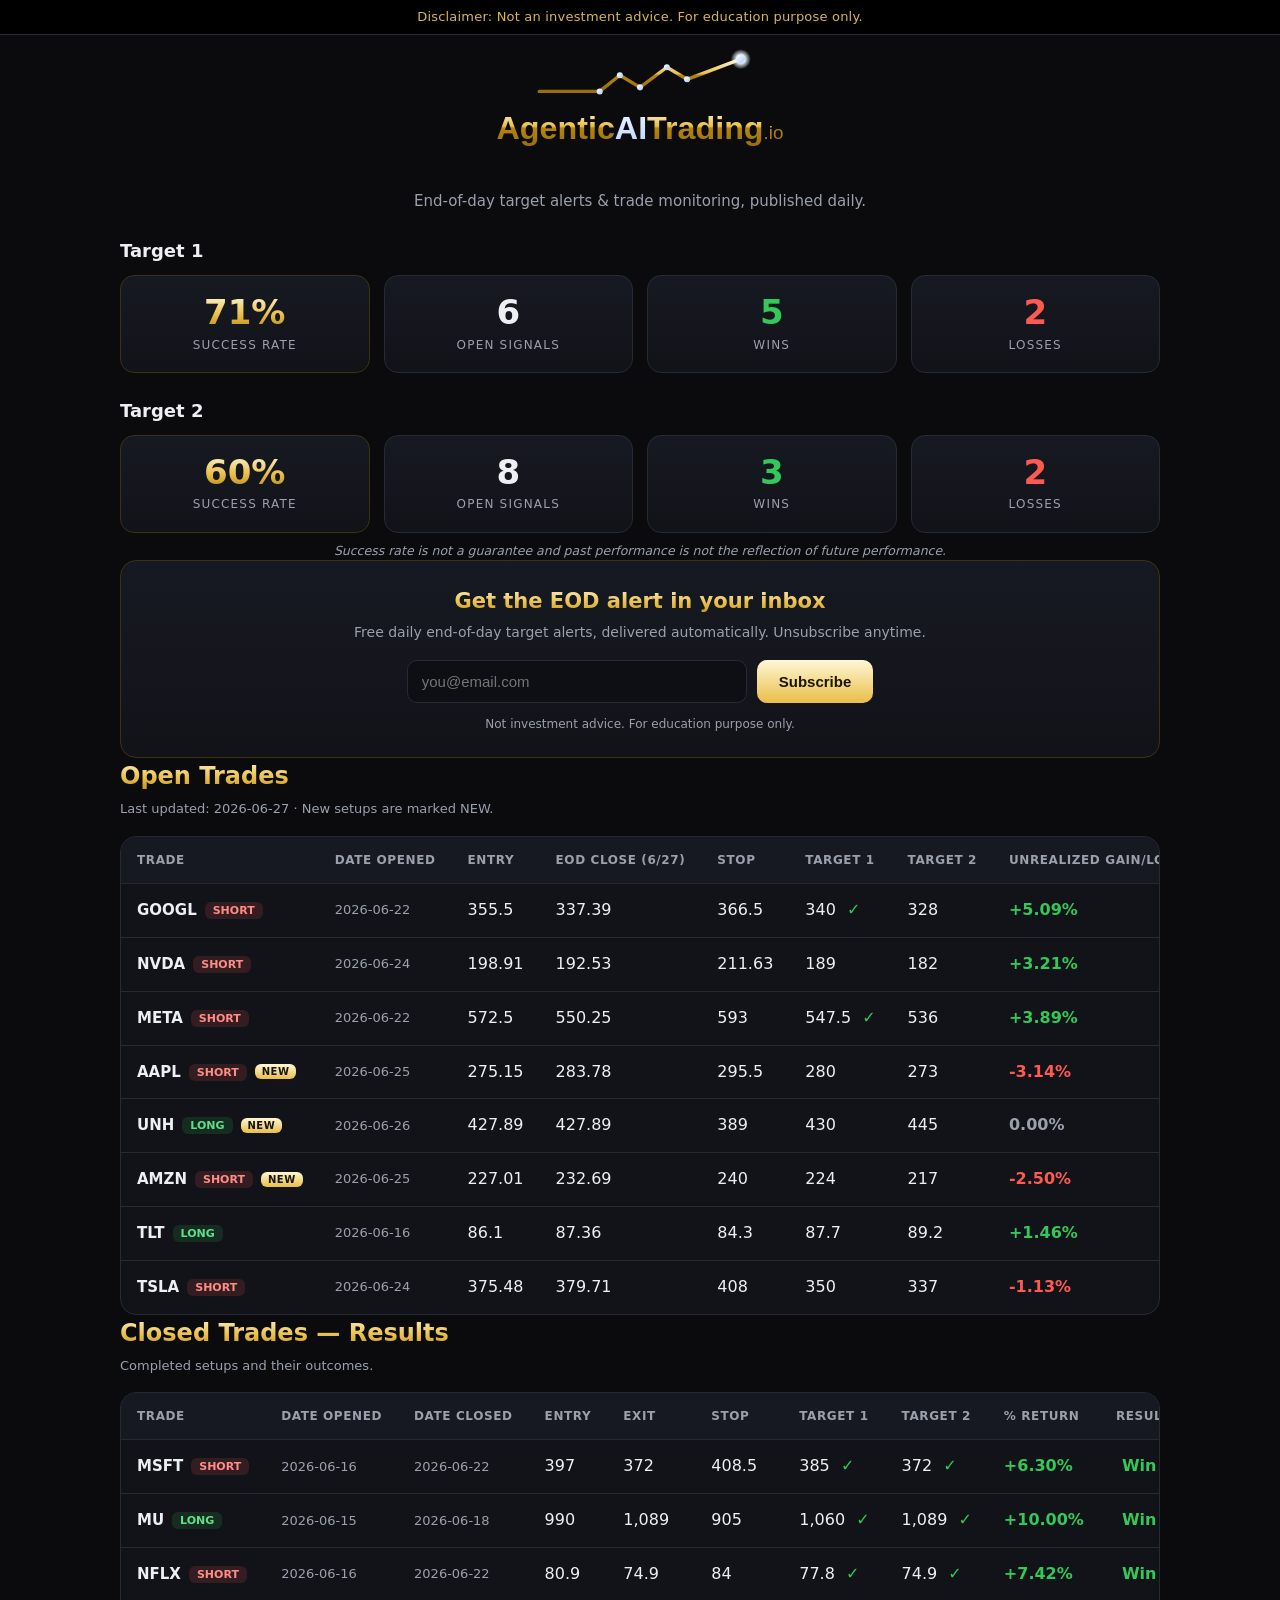
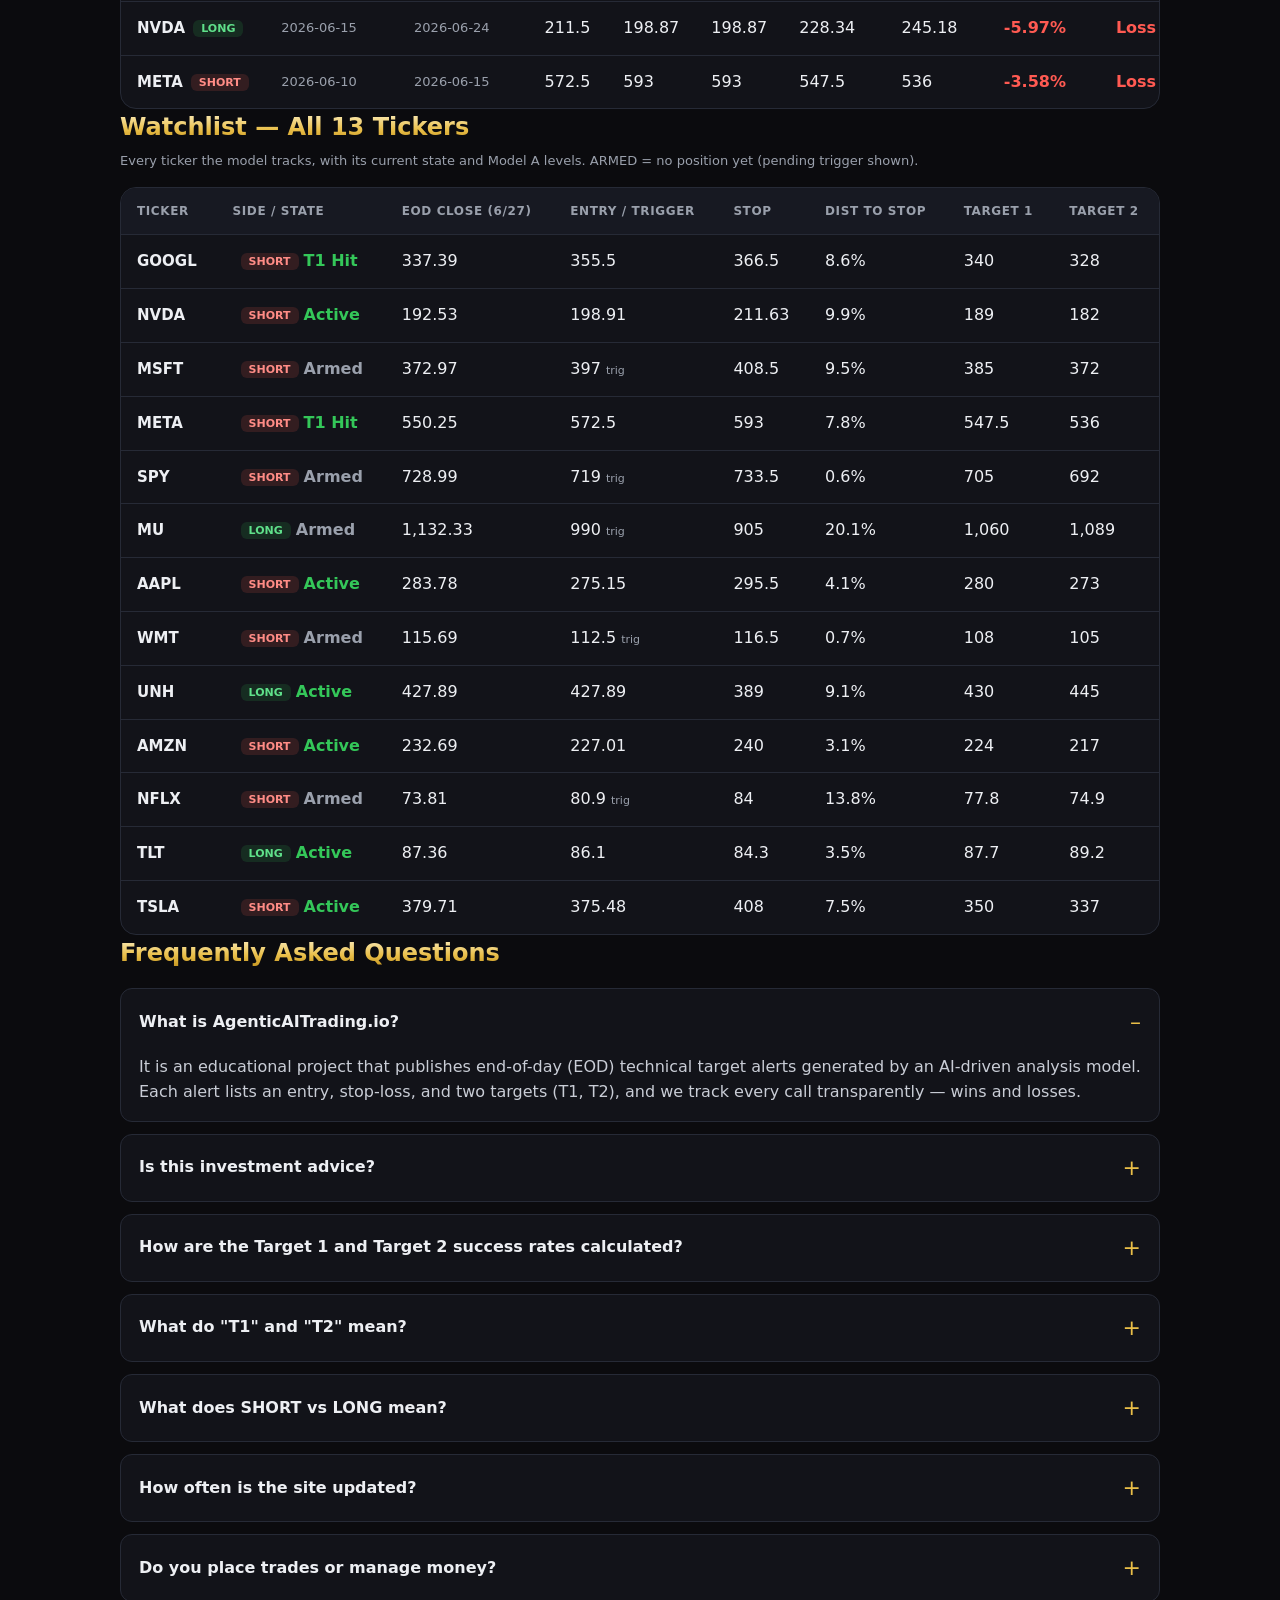
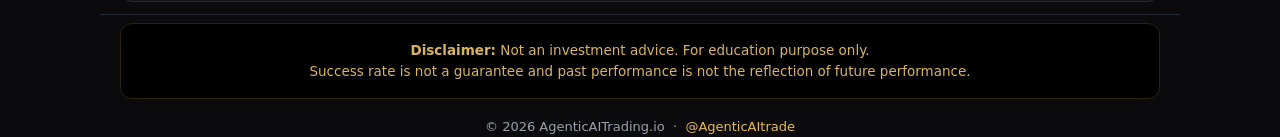
==== index.html @ 047f3d8d "Open trades: rename column to Unrealized Gain/Loss" ====
<!DOCTYPE html>
<html lang="en">
<head>
<meta charset="UTF-8">
<meta name="viewport" content="width=device-width, initial-scale=1.0">
<title>AgenticAITrading.io — EOD Target Alerts &amp; Monitoring</title>
<meta name="description" content="AgenticAITrading.io publishes end-of-day (EOD) target alerts and trade monitoring. For education purposes only. Not investment advice.">
<link rel="icon" href="favicon.svg" type="image/svg+xml">

<!-- ============================================================
     CLOUDFLARE WEB ANALYTICS  (private dashboard — only you see it)
     After you set up Cloudflare Web Analytics, paste your token below
     by replacing YOUR_TOKEN_HERE. Until then this line does nothing.
     ============================================================ -->
<!--
<script defer src="https://static.cloudflareinsights.com/beacon.min.js"
        data-cf-beacon='{"token": "YOUR_TOKEN_HERE"}'></script>
-->

<style>
  :root{
    --bg:#0B0B0E; --panel:#121319; --panel-2:#171922; --line:#262a36;
    --txt:#EDEFF3; --muted:#9AA0AC;
    --gold-1:#FFF7D6; --gold-2:#E9BE48; --gold-3:#B5840F;
    --diamond:#CFE0FF; --green:#34C759; --red:#FF5A52;
  }
  *{box-sizing:border-box;margin:0;padding:0}
  html{scroll-behavior:smooth}
  body{
    font-family:'Segoe UI',system-ui,-apple-system,Arial,sans-serif;
    background:var(--bg); color:var(--txt); line-height:1.55;
    -webkit-font-smoothing:antialiased;
  }
  .wrap{max-width:1080px;margin:0 auto;padding:0 20px}
  a{color:var(--gold-2);text-decoration:none}
  .gold{
    background:linear-gradient(180deg,var(--gold-1),var(--gold-2) 55%,var(--gold-3));
    -webkit-background-clip:text;background-clip:text;color:transparent;
  }

  /* ---------- top disclaimer bar ---------- */
  .topbar{background:#000;border-bottom:1px solid var(--line);
    text-align:center;font-size:13px;color:#D7B65A;padding:7px 12px;letter-spacing:.2px}

  /* ---------- header ---------- */
  header{padding:26px 0 6px;text-align:center}
  header img{max-width:430px;width:78%;height:auto}
  .tagline{color:var(--muted);font-size:15px;margin-top:6px}

  /* ---------- success-rate band ---------- */
  .stats{display:flex;flex-wrap:wrap;gap:14px;justify-content:center;margin:8px 0 8px}
  .row-head{font-size:18px;font-weight:700;color:var(--txt);margin:24px 0 10px;text-align:left}
  .stat{flex:1 1 0;background:linear-gradient(180deg,var(--panel-2),var(--panel));
    border:1px solid var(--line);border-radius:14px;padding:18px 24px;min-width:140px;text-align:center}
  .stat .num{font-size:34px;font-weight:800;line-height:1.1}
  .stat .lbl{font-size:12px;color:var(--muted);text-transform:uppercase;letter-spacing:1.2px;margin-top:4px}
  .stat.hero{border-color:#3a3211}
  .stat.hero .num{font-size:34px}
  .stat .sub{font-size:10px;color:var(--muted);margin-top:3px;letter-spacing:.3px}
  .disc-sub{text-align:center;color:var(--muted);font-size:12.5px;font-style:italic;margin:6px auto 0;max-width:620px}

  /* ---------- section ---------- */
  section{padding:30px 0}
  h2{font-size:24px;margin-bottom:4px}
  .updated{color:var(--muted);font-size:13px;margin-bottom:16px}

  /* ---------- table ---------- */
  .table-card{background:var(--panel);border:1px solid var(--line);border-radius:16px;overflow:hidden}
  .table-scroll{overflow-x:auto}
  table{width:100%;border-collapse:collapse;min-width:760px}
  th,td{padding:14px 16px;text-align:left;white-space:nowrap}
  thead th{font-size:12px;letter-spacing:.6px;text-transform:uppercase;color:var(--muted);
    border-bottom:1px solid var(--line);background:var(--panel-2)}
  tbody tr{border-bottom:1px solid var(--line)}
  tbody tr:last-child{border-bottom:none}
  tbody tr:hover{background:#15171f}
  .tkr{font-weight:700;font-size:15px}
  .dir{font-size:11px;font-weight:700;padding:2px 8px;border-radius:6px;margin-left:8px;vertical-align:middle}
  .dir.SHORT{background:rgba(255,90,82,.14);color:#FF8C86}
  .dir.LONG{background:rgba(52,199,89,.14);color:#5FE08A}
  .new{font-size:10px;font-weight:800;letter-spacing:.5px;background:linear-gradient(180deg,var(--gold-1),var(--gold-2));
    color:#1a1500;padding:2px 7px;border-radius:6px;margin-left:8px;vertical-align:middle}
  .hit{color:var(--green);margin-left:6px;font-weight:700}
  .muted{color:var(--muted)}
  .date{color:var(--muted);font-size:13px}

  /* ---------- FAQ ---------- */
  details{background:var(--panel);border:1px solid var(--line);border-radius:12px;margin-bottom:12px;padding:0 18px}
  summary{cursor:pointer;padding:16px 0;font-weight:600;list-style:none;display:flex;justify-content:space-between;align-items:center}
  summary::-webkit-details-marker{display:none}
  summary::after{content:"+";color:var(--gold-2);font-size:22px;font-weight:400}
  details[open] summary::after{content:"\2013"}
  details p{padding:0 0 16px;color:#C9CDD6}

  /* ---------- footer ---------- */
  footer{border-top:1px solid var(--line);padding:26px 0 40px;text-align:center;color:var(--muted);font-size:13px}
  .disclaimer-box{background:#000;border:1px solid #2a2310;border-radius:12px;padding:16px 18px;margin:8px 0 18px;color:#D7B65A;font-size:13.5px}

  /* ---------- signup ---------- */
  .signup{background:linear-gradient(180deg,var(--panel-2),var(--panel));border:1px solid #3a3211;border-radius:16px;padding:24px;text-align:center}
  .signup h3{font-size:21px;margin-bottom:4px}
  .signup p{color:var(--muted);font-size:14px;margin-bottom:16px}
  .signup form{display:flex;gap:10px;justify-content:center;flex-wrap:wrap}
  .signup input[type=email]{flex:1;min-width:240px;max-width:340px;padding:12px 14px;border-radius:10px;border:1px solid var(--line);background:#0e0f14;color:var(--txt);font-size:15px}
  .signup button{padding:12px 22px;border:none;border-radius:10px;cursor:pointer;font-weight:800;font-size:15px;color:#1a1500;background:linear-gradient(180deg,var(--gold-1),var(--gold-2))}
  .signup .fineprint{margin-top:12px;font-size:12px;color:var(--muted)}

  @media(max-width:560px){
    .stat{padding:14px 18px;min-width:130px}
    .stat .num{font-size:28px}.stat.hero .num{font-size:34px}
  }
</style>
</head>
<body>

  <div class="topbar">Disclaimer: Not an investment advice. For education purpose only.</div>

  <header class="wrap">
    <img src="logo.svg" alt="AgenticAITrading.io logo">
    <div class="tagline">End-of-day target alerts &amp; trade monitoring, published daily.</div>
  </header>

  <!-- SUCCESS RATE BANDS -->
  <div class="wrap">
    <h3 class="row-head">Target 1</h3>
    <div class="stats" id="stats-t1"><!-- injected --></div>
    <h3 class="row-head">Target 2</h3>
    <div class="stats" id="stats-t2"><!-- injected --></div>
    <p class="disc-sub">Success rate is not a guarantee and past performance is not the reflection of future performance.</p>
  </div>

  <!-- SUBSCRIBE -->
  <section class="wrap" id="subscribe">
    <div class="signup">
      <h3 class="gold">Get the EOD alert in your inbox</h3>
      <p>Free daily end-of-day target alerts, delivered automatically. Unsubscribe anytime.</p>
      <form
        action="https://buttondown.com/api/emails/embed-subscribe/YOUR_BUTTONDOWN_USERNAME"
        method="post"
        target="popupwindow"
        onsubmit="window.open('https://buttondown.com/YOUR_BUTTONDOWN_USERNAME','popupwindow')"
        class="embeddable-buttondown-form">
        <input type="email" name="email" placeholder="you@email.com" required>
        <input type="hidden" value="1" name="embed">
        <button type="submit">Subscribe</button>
      </form>
      <div class="fineprint">Not investment advice. For education purpose only.</div>
    </div>
  </section>

  <!-- OPEN TRADES -->
  <section class="wrap" id="trades">
    <h2 class="gold">Open Trades</h2>
    <div class="updated" id="updated"></div>
    <div class="table-card">
      <div class="table-scroll">
        <table>
          <thead>
            <tr>
              <th>Trade</th><th>Date Opened</th><th>Entry</th><th id="close-hdr-open">EOD Close</th>
              <th>Stop</th><th>Target 1</th><th>Target 2</th><th>Unrealized Gain/Loss</th>
            </tr>
          </thead>
          <tbody id="tbody"><!-- injected --></tbody>
        </table>
      </div>
    </div>
  </section>

  <!-- RESULTS / CLOSED -->
  <section class="wrap" id="results">
    <h2 class="gold">Closed Trades — Results</h2>
    <div class="updated">Completed setups and their outcomes.</div>
    <div class="table-card">
      <div class="table-scroll">
        <table>
          <thead>
            <tr>
              <th>Trade</th><th>Date Opened</th><th>Date Closed</th><th>Entry</th><th>Exit</th>
              <th>Stop</th><th>Target 1</th><th>Target 2</th><th>% Return</th><th>Result</th>
            </tr>
          </thead>
          <tbody id="tbody-closed"><!-- injected --></tbody>
        </table>
      </div>
    </div>
  </section>

  <!-- WATCHLIST (all 13) -->
  <section class="wrap" id="watchlist">
    <h2 class="gold">Watchlist — All 13 Tickers</h2>
    <div class="updated">Every ticker the model tracks, with its current state and Model A levels. ARMED = no position yet (pending trigger shown).</div>
    <div class="table-card">
      <div class="table-scroll">
        <table>
          <thead>
            <tr>
              <th>Ticker</th><th>Side / State</th><th id="close-hdr-watch">EOD Close</th>
              <th>Entry / Trigger</th><th>Stop</th><th>Dist to Stop</th><th>Target 1</th><th>Target 2</th>
            </tr>
          </thead>
          <tbody id="tbody-watch"><!-- injected --></tbody>
        </table>
      </div>
    </div>
  </section>

  <!-- FAQ -->
  <section class="wrap" id="faq">
    <h2 class="gold" style="margin-bottom:16px">Frequently Asked Questions</h2>

    <details open>
      <summary>What is AgenticAITrading.io?</summary>
      <p>It is an educational project that publishes end-of-day (EOD) technical target alerts generated by an AI-driven analysis model. Each alert lists an entry, stop-loss, and two targets (T1, T2), and we track every call transparently — wins and losses.</p>
    </details>

    <details>
      <summary>Is this investment advice?</summary>
      <p>No. Nothing on this site is investment, financial, legal, or tax advice. It is published for educational purposes only. You are solely responsible for your own trading decisions. Always do your own research and consider consulting a licensed financial professional.</p>
    </details>

    <details>
      <summary>How are the Target 1 and Target 2 success rates calculated?</summary>
      <p>We track each target separately. The <strong>Target 1 Success Rate</strong> is the percentage of <em>T1-resolved</em> signals that reached Target 1 — that is, signals that either hit T1 (success) or were stopped out before reaching T1 (failure). The <strong>Target 2 Success Rate</strong> is the same idea for Target 2: signals that hit T2 versus those stopped before reaching it. Trades still working toward a target are not counted for that target until they resolve, so the two rates can be based on different numbers of trades. Neither rate is a guarantee, and past performance is not a reflection of future performance.</p>
    </details>

    <details>
      <summary>What do "T1" and "T2" mean?</summary>
      <p>T1 (Target 1) and T2 (Target 2) are the two profit objectives for a trade. A green check ✅ appears next to a target once price has reached it. "Stop" is the stop-loss level where the setup is considered invalidated.</p>
    </details>

    <details>
      <summary>What does SHORT vs LONG mean?</summary>
      <p>LONG expects the price to rise (targets are above entry). SHORT expects the price to fall (targets are below entry). The badge next to each ticker shows the direction.</p>
    </details>

    <details>
      <summary>How often is the site updated?</summary>
      <p>The tables are updated at the end of each trading day. New setups are marked with a gold "NEW" badge and show the date they were opened.</p>
    </details>

    <details>
      <summary>Do you place trades or manage money?</summary>
      <p>No. We do not place trades, manage money, or accept funds. The site only publishes and monitors educational technical analysis.</p>
    </details>
  </section>

  <!-- FOOTER -->
  <footer class="wrap">
    <div class="disclaimer-box">
      <strong>Disclaimer:</strong> Not an investment advice. For education purpose only.<br>
      Success rate is not a guarantee and past performance is not the reflection of future performance.
    </div>
    <div>© <span id="yr"></span> AgenticAITrading.io &nbsp;·&nbsp;
      <a href="https://x.com/AgenticAItrade" target="_blank" rel="noopener">@AgenticAItrade</a>
    </div>
  </footer>

<script src="trades.js"></script>
<script>
(function(){
  var D = window.SITE_DATA || {};
  var open   = D.trades || [];
  var closed = D.closedTrades || [];
  var watch  = D.watchlist || [];
  var fmt = function(n){ return (n===null||n===undefined||n==="") ? "—" :
      Number(n).toLocaleString(undefined,{minimumFractionDigits:0, maximumFractionDigits:2}); };
  var esc = function(s){ return String(s).replace(/[&<>]/g,function(c){return({'&':'&amp;','<':'&lt;','>':'&gt;'}[c]);}); };

  function isNew(t){
    if(t.isNew===true) return true;
    if(!D.lastUpdated || !t.dateOpened) return false;
    var diff = (new Date(D.lastUpdated) - new Date(t.dateOpened)) / 86400000;
    return diff >= 0 && diff <= 2;
  }
  function tCell(val, hit){
    return fmt(val) + (hit ? ' <span class="hit" title="Target hit">&#10003;</span>' : '');
  }
  function dirBadge(dir){ return '<span class="dir '+esc(dir)+'">'+esc(dir)+'</span>'; }
  // direction-aware % return (exit vs entry)
  function pctTd(entry, exit, dir){
    if(exit===null||exit===undefined||exit===''||!entry) return '<td class="muted">—</td>';
    var r = (dir==='SHORT' ? (entry-exit)/entry : (exit-entry)/entry)*100;
    var col = r>0 ? 'var(--green)' : (r<0 ? 'var(--red)' : 'var(--muted)');
    return '<td style="font-weight:700;color:'+col+'">'+(r>0?'+':'')+r.toFixed(2)+'%</td>';
  }

  // ----- OPEN trades -----
  function openRow(t){
    var nb = isNew(t) ? '<span class="new">NEW</span>' : '';
    return '<tr>'+
      '<td><span class="tkr">'+esc(t.ticker)+'</span>'+dirBadge(t.direction)+nb+'</td>'+
      '<td class="date">'+esc(t.dateOpened||'—')+'</td>'+
      '<td>'+fmt(t.entry)+'</td>'+
      '<td>'+fmt(t.close)+'</td>'+
      '<td>'+fmt(t.stop)+'</td>'+
      '<td>'+tCell(t.t1,t.t1Hit)+'</td>'+
      '<td>'+tCell(t.t2,t.t2Hit)+'</td>'+
      pctTd(t.entry,t.close,t.direction)+
    '</tr>';
  }
  document.getElementById('tbody').innerHTML =
    open.length ? open.map(openRow).join('')
                : '<tr><td colspan="8" class="muted" style="text-align:center;padding:26px">No open trades right now.</td></tr>';

  // ----- CLOSED trades (ledger) -----
  function closedRow(t){
    var res = t.result==='win'
      ? '<td><span class="hit">Win &#10003;</span></td>'
      : '<td><span style="color:var(--red);font-weight:700">Loss &#10007;</span></td>';
    return '<tr>'+
      '<td><span class="tkr">'+esc(t.ticker)+'</span>'+dirBadge(t.direction)+'</td>'+
      '<td class="date">'+esc(t.dateOpened||'—')+'</td>'+
      '<td class="date">'+esc(t.dateClosed||'—')+'</td>'+
      '<td>'+fmt(t.entry)+'</td>'+
      '<td>'+fmt(t.close)+'</td>'+
      '<td>'+fmt(t.stop)+'</td>'+
      '<td>'+tCell(t.t1,t.t1Hit)+'</td>'+
      '<td>'+tCell(t.t2,t.t2Hit)+'</td>'+
      pctTd(t.entry,t.close,t.direction)+
      res+
    '</tr>';
  }
  document.getElementById('tbody-closed').innerHTML =
    closed.length ? closed.map(closedRow).join('')
                  : '<tr><td colspan="10" class="muted" style="text-align:center;padding:26px">No closed trades yet.</td></tr>';

  // ----- WATCHLIST (all 13) -----
  function stateLabel(s){ return s==='ACTIVE' ? 'Active' : (s==='T1_HIT' ? 'T1 Hit' : 'Armed'); }
  function watchRow(w){
    var armed = w.state==='ARMED';
    var stateColor = armed ? 'var(--muted)' : 'var(--green)';
    var dist = (w.close && w.stop) ? Math.abs((w.close-w.stop)/w.close*100) : null;
    var distTd = dist===null ? '<td class="muted">—</td>' : '<td>'+dist.toFixed(1)+'%</td>';
    var lvlTag = armed ? ' <span class="muted" style="font-size:11px">trig</span>' : '';
    return '<tr>'+
      '<td><span class="tkr">'+esc(w.ticker)+'</span></td>'+
      '<td>'+dirBadge(w.side)+' <span style="color:'+stateColor+';font-weight:600">'+stateLabel(w.state)+'</span></td>'+
      '<td>'+fmt(w.close)+'</td>'+
      '<td>'+fmt(w.level)+lvlTag+'</td>'+
      '<td>'+fmt(w.stop)+'</td>'+
      distTd+
      '<td>'+fmt(w.t1)+'</td>'+
      '<td>'+fmt(w.t2)+'</td>'+
    '</tr>';
  }
  var tw = document.getElementById('tbody-watch');
  if(tw) tw.innerHTML = watch.length ? watch.map(watchRow).join('')
       : '<tr><td colspan="8" class="muted" style="text-align:center;padding:26px">Watchlist unavailable.</td></tr>';

  // ----- dynamic EOD close header date -----
  if(D.lastUpdated){
    var p = D.lastUpdated.split('-');
    var md = parseInt(p[1],10)+'/'+parseInt(p[2],10);
    ['close-hdr-open','close-hdr-watch'].forEach(function(id){
      var el=document.getElementById(id); if(el) el.textContent='EOD Close ('+md+')';
    });
  }

  // ----- Target 1 / Target 2 success rates, each over its own RESOLVED signals -----
  // A signal is "T1-resolved" if it hit T1 (success) or was stopped before hitting T1 (failure).
  // A signal is "T2-resolved" if it hit T2 (success) or was stopped before hitting T2 (failure).
  // Open trades still working toward a target are excluded from that target's denominator.
  var all = open.concat(closed);
  // Per-target counts. A signal counts toward exactly one bucket for each target:
  //   Win   = hit that target (t{N}Hit true)
  //   Loss  = stopped out before hitting that target (result loss && !t{N}Hit)
  //   Open  = still active, hasn't hit that target yet (result open && !t{N}Hit)
  var t1Wins   = all.filter(function(t){return t.t1Hit;}).length;
  var t1Losses = all.filter(function(t){return t.result==='loss' && !t.t1Hit;}).length;
  var t1Open   = open.filter(function(t){return !t.t1Hit;}).length;
  var t1Rate   = (t1Wins+t1Losses) ? Math.round((t1Wins/(t1Wins+t1Losses))*100) : 0;

  var t2Wins   = all.filter(function(t){return t.t2Hit;}).length;
  var t2Losses = all.filter(function(t){return t.result==='loss' && !t.t2Hit;}).length;
  var t2Open   = open.filter(function(t){return !t.t2Hit;}).length;
  var t2Rate   = (t2Wins+t2Losses) ? Math.round((t2Wins/(t2Wins+t2Losses))*100) : 0;

  function band(rateVal, openN, winsN, lossesN){
    return '<div class="stat hero"><div class="num gold">'+rateVal+'%</div><div class="lbl">Success Rate</div></div>'+
      '<div class="stat"><div class="num">'+openN+'</div><div class="lbl">Open Signals</div></div>'+
      '<div class="stat"><div class="num" style="color:var(--green)">'+winsN+'</div><div class="lbl">Wins</div></div>'+
      '<div class="stat"><div class="num" style="color:var(--red)">'+lossesN+'</div><div class="lbl">Losses</div></div>';
  }
  document.getElementById('stats-t1').innerHTML = band(t1Rate, t1Open, t1Wins, t1Losses);
  document.getElementById('stats-t2').innerHTML = band(t2Rate, t2Open, t2Wins, t2Losses);

  document.getElementById('updated').textContent =
    'Last updated: ' + (D.lastUpdated || '—') + '  ·  New setups are marked NEW.';
  document.getElementById('yr').textContent = new Date().getFullYear();
})();
</script>
</body>
</html>
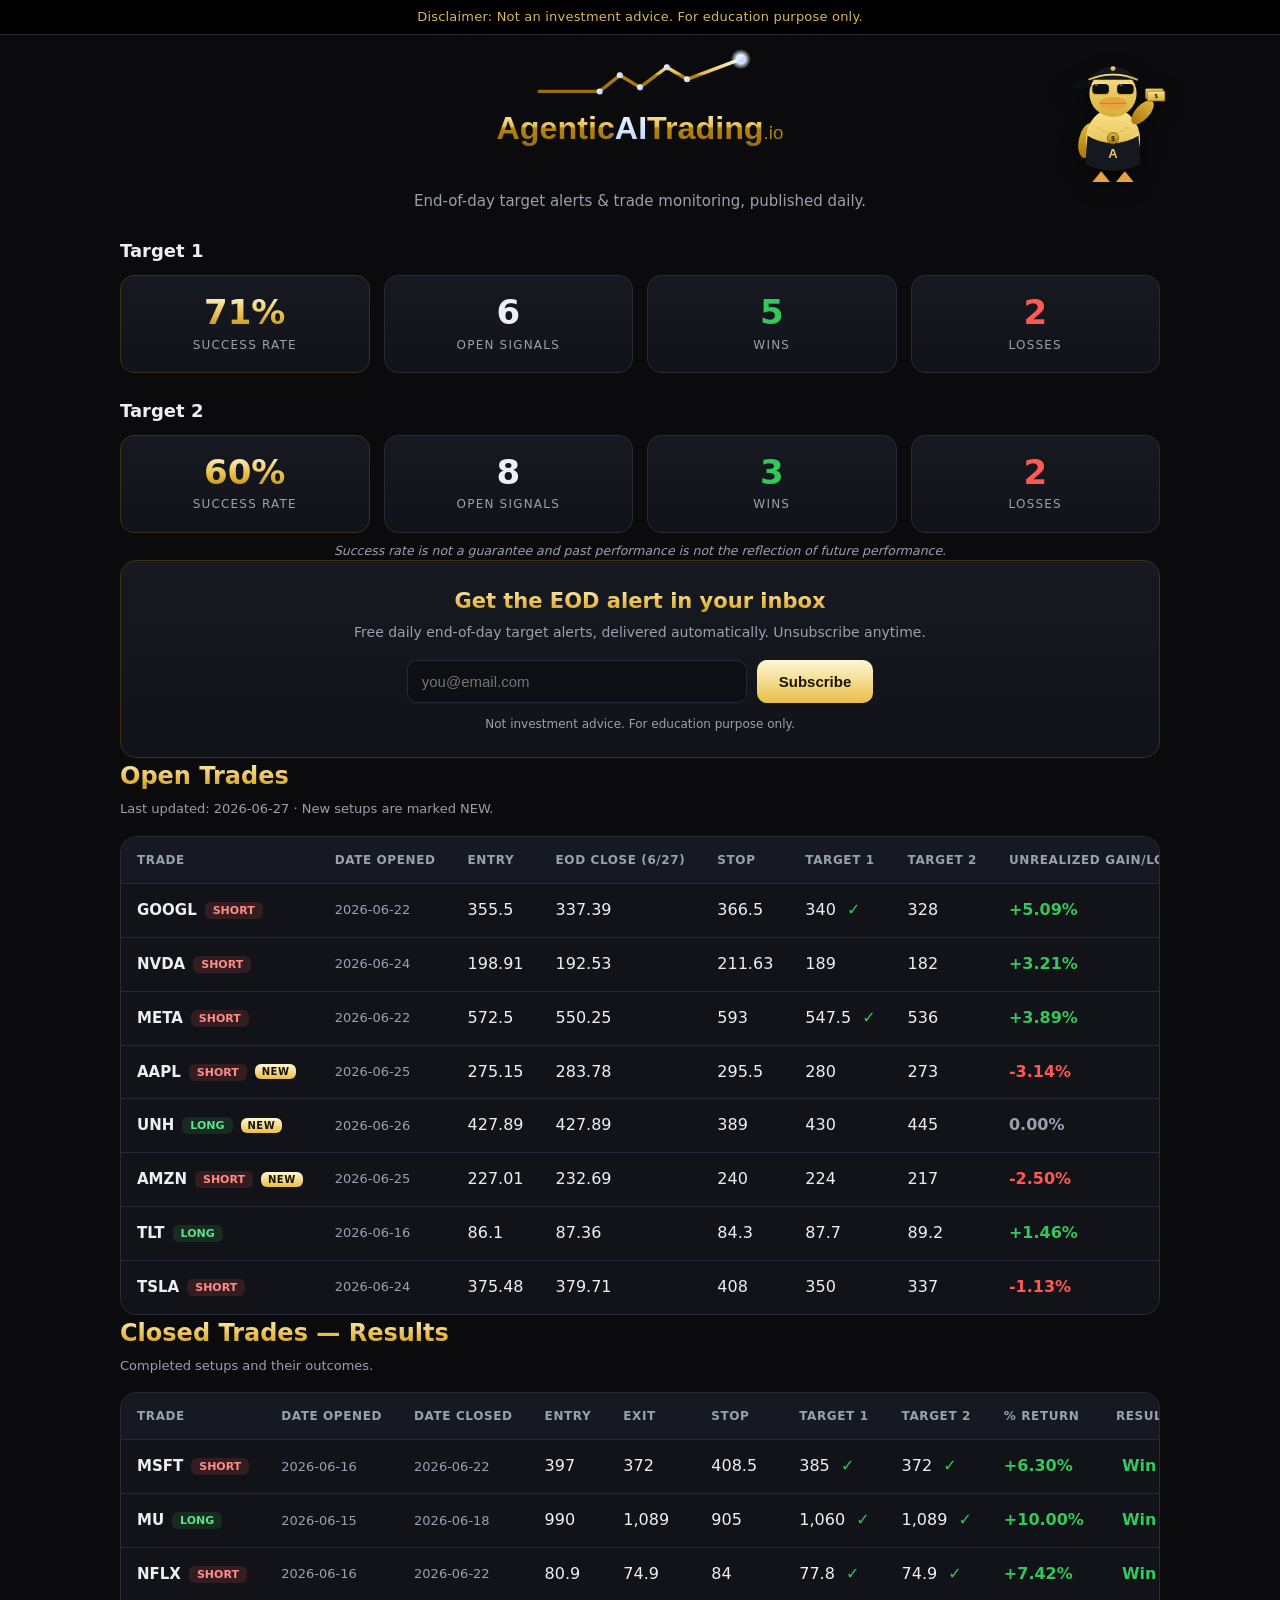
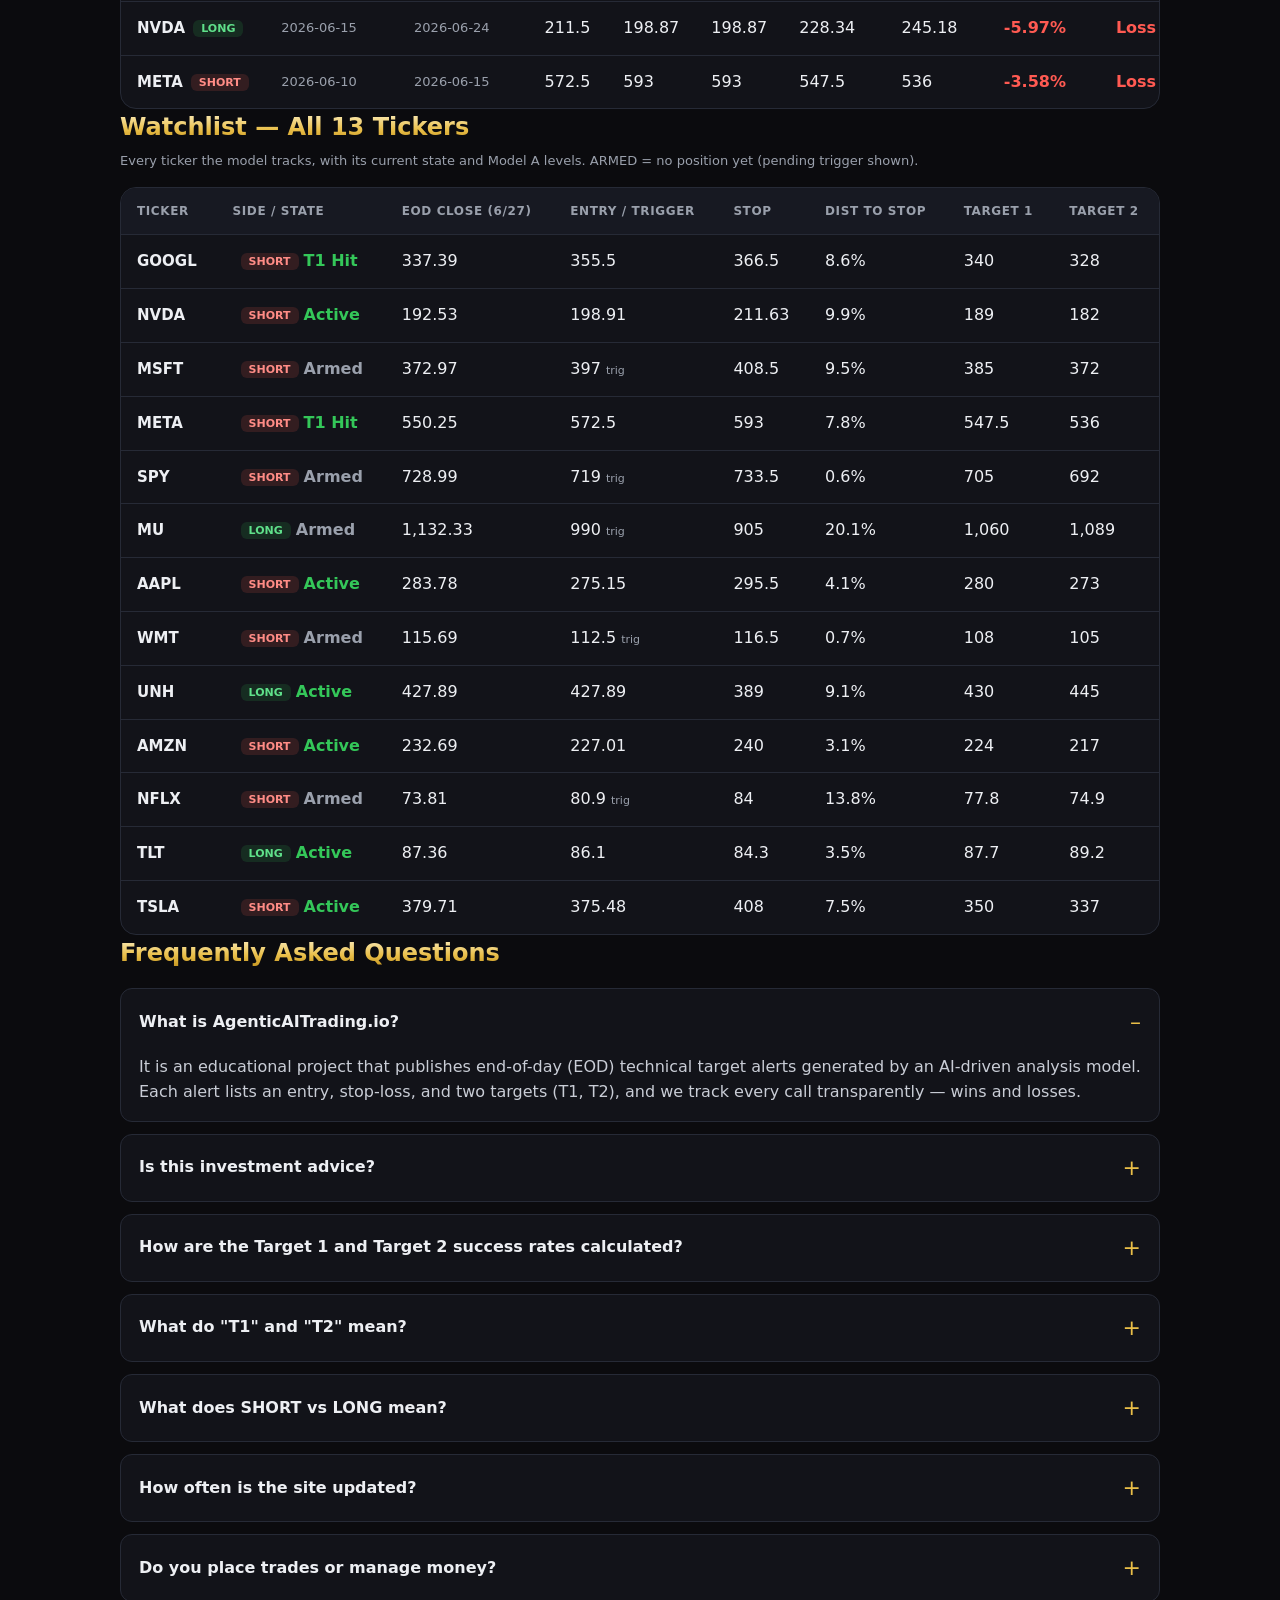
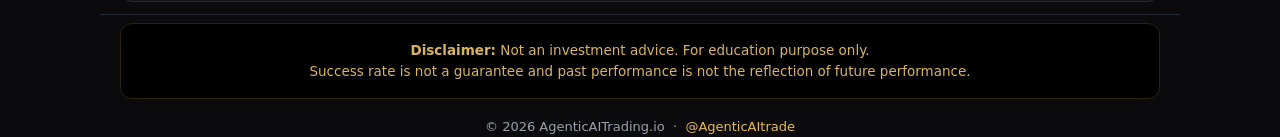
==== commit 0ec2fd92: "Add dancing duck mascot (CSS animation + money toss)" ====
--- a/index.html
+++ b/index.html
@@ -43,9 +43,42 @@
     text-align:center;font-size:13px;color:#D7B65A;padding:7px 12px;letter-spacing:.2px}
 
   /* ---------- header ---------- */
-  header{padding:26px 0 6px;text-align:center}
+  header{padding:26px 0 6px;text-align:center;position:relative}
   header img{max-width:430px;width:78%;height:auto}
   .tagline{color:var(--muted);font-size:15px;margin-top:6px}
+
+  /* ---------- dancing duck mascot ---------- */
+  .duck-wrap{position:absolute;right:8px;top:6px;width:118px;height:152px;z-index:3;pointer-events:none}
+  .duck-svg{width:100%;height:100%;display:block;overflow:visible;
+    filter:drop-shadow(0 6px 10px rgba(0,0,0,.45));
+    animation:duckDance .82s ease-in-out infinite;transform-origin:50% 90%}
+  @keyframes duckDance{
+    0%,100%{transform:translateY(0) rotate(-4deg)}
+    25%{transform:translateY(-7px) rotate(3deg)}
+    50%{transform:translateY(0) rotate(4deg)}
+    75%{transform:translateY(-5px) rotate(-3deg)}
+  }
+  .bills{position:absolute;top:26px;right:10px;width:30px;height:18px}
+  .bill{position:absolute;top:0;left:0;width:27px;height:16px;border-radius:3px;
+    background:linear-gradient(180deg,#FBE38E,#D4AF37);border:1px solid #8a6209;
+    color:#1a1500;font:800 11px/16px Arial,sans-serif;text-align:center;opacity:0;
+    box-shadow:0 1px 2px rgba(0,0,0,.45)}
+  .bill::after{content:"$"}
+  .bill.b1{animation:billFly 13s ease-out infinite}
+  .bill.b2{animation:billFly 13s ease-out infinite .16s}
+  .bill.b3{animation:billFly 13s ease-out infinite .32s}
+  .bill.b4{animation:billFly 13s ease-out infinite .5s}
+  @keyframes billFly{
+    0%{transform:translate(0,0) rotate(0);opacity:0}
+    1.5%{opacity:1}
+    4%{transform:translate(20px,-26px) rotate(70deg);opacity:1}
+    8%{transform:translate(54px,2px) rotate(170deg);opacity:.95}
+    12%{transform:translate(84px,48px) rotate(260deg);opacity:0}
+    12.5%,100%{transform:translate(0,0) rotate(0);opacity:0}
+  }
+  @media(prefers-reduced-motion:reduce){.duck-svg{animation:none}.bill{display:none}}
+  @media(max-width:760px){.duck-wrap{width:86px;height:112px;top:2px;right:0}.bills{display:none}}
+  @media(max-width:520px){.duck-wrap{display:none}}
 
   /* ---------- success-rate band ---------- */
   .stats{display:flex;flex-wrap:wrap;gap:14px;justify-content:center;margin:8px 0 8px}
@@ -117,6 +150,80 @@
 
   <header class="wrap">
     <img src="logo.svg" alt="AgenticAITrading.io logo">
+
+    <!-- Dancing duck mascot (lightweight CSS animation) -->
+    <div class="duck-wrap" aria-hidden="true">
+      <svg class="duck-svg" viewBox="0 0 200 240" xmlns="http://www.w3.org/2000/svg">
+        <defs>
+          <linearGradient id="dGold" x1="0" y1="0" x2="0" y2="1">
+            <stop offset="0" stop-color="#FBE38E"/><stop offset="1" stop-color="#D4AF37"/>
+          </linearGradient>
+          <linearGradient id="dGoldD" x1="0" y1="0" x2="0" y2="1">
+            <stop offset="0" stop-color="#E2B53C"/><stop offset="1" stop-color="#A9780F"/>
+          </linearGradient>
+        </defs>
+
+        <!-- feet -->
+        <g fill="#E8A33D">
+          <path d="M80 212 l-15 18 h30 z"/>
+          <path d="M120 212 l-15 18 h30 z"/>
+        </g>
+
+        <!-- resting left wing -->
+        <ellipse cx="57" cy="160" rx="15" ry="30" fill="url(#dGoldD)" transform="rotate(12 57 160)"/>
+
+        <!-- body -->
+        <ellipse cx="100" cy="158" rx="46" ry="52" fill="url(#dGold)"/>
+
+        <!-- t-shirt -->
+        <path d="M57 150 q43 26 86 0 l4 50 q-47 22 -94 0 z" fill="#16181f"/>
+        <path d="M57 150 q43 26 86 0" fill="none" stroke="url(#dGold)" stroke-width="3"/>
+        <text x="100" y="190" text-anchor="middle" font-family="Arial,sans-serif" font-weight="800" font-size="22" fill="url(#dGold)">A</text>
+
+        <!-- gold chain + $ pendant -->
+        <g fill="url(#dGold)">
+          <circle cx="76" cy="137" r="3.1"/><circle cx="84" cy="142" r="3.1"/><circle cx="92" cy="145" r="3.1"/>
+          <circle cx="100" cy="146" r="3.1"/>
+          <circle cx="108" cy="145" r="3.1"/><circle cx="116" cy="142" r="3.1"/><circle cx="124" cy="137" r="3.1"/>
+        </g>
+        <circle cx="100" cy="156" r="9.5" fill="url(#dGoldD)" stroke="#8a6209" stroke-width="1.5"/>
+        <text x="100" y="160.5" text-anchor="middle" font-family="Arial,sans-serif" font-weight="800" font-size="11" fill="#1a1500">$</text>
+
+        <!-- head -->
+        <circle cx="100" cy="80" r="40" fill="url(#dGold)"/>
+
+        <!-- beak -->
+        <ellipse cx="100" cy="97" rx="23" ry="11" fill="#E8A33D"/>
+        <path d="M77 97 h46" stroke="#c98627" stroke-width="2"/>
+
+        <!-- sunglasses -->
+        <rect x="64" y="63" width="30" height="19" rx="7" fill="#0c0d11" stroke="url(#dGold)" stroke-width="2"/>
+        <rect x="106" y="63" width="30" height="19" rx="7" fill="#0c0d11" stroke="url(#dGold)" stroke-width="2"/>
+        <path d="M94 69 h12" stroke="url(#dGold)" stroke-width="3"/>
+        <path d="M70 66 l4 0 M112 66 l4 0" stroke="#ffffff" stroke-width="2" opacity=".5"/>
+
+        <!-- cap -->
+        <path d="M58 57 q42 -46 84 0 z" fill="#16181f"/>
+        <path d="M58 57 q42 -18 84 0" fill="none" stroke="url(#dGold)" stroke-width="3"/>
+        <path d="M60 57 q-28 1 -36 13 q23 7 40 -3 z" fill="#0e0f13"/>
+        <circle cx="100" cy="38" r="4.2" fill="url(#dGold)"/>
+
+        <!-- raised arm holding cash (top right) -->
+        <ellipse cx="150" cy="112" rx="12" ry="25" fill="url(#dGoldD)" transform="rotate(42 150 112)"/>
+        <g transform="translate(170,84)">
+          <rect x="-15" y="-12" width="30" height="17" rx="2" fill="url(#dGold)" stroke="#8a6209" stroke-width="1.3"/>
+          <rect x="-12" y="-8" width="30" height="17" rx="2" fill="url(#dGold)" stroke="#8a6209" stroke-width="1.3"/>
+          <text x="3" y="3" text-anchor="middle" font-family="Arial,sans-serif" font-weight="800" font-size="10" fill="#1a1500">$</text>
+        </g>
+      </svg>
+
+      <!-- tossed cash -->
+      <div class="bills">
+        <span class="bill b1"></span><span class="bill b2"></span>
+        <span class="bill b3"></span><span class="bill b4"></span>
+      </div>
+    </div>
+
     <div class="tagline">End-of-day target alerts &amp; trade monitoring, published daily.</div>
   </header>
 
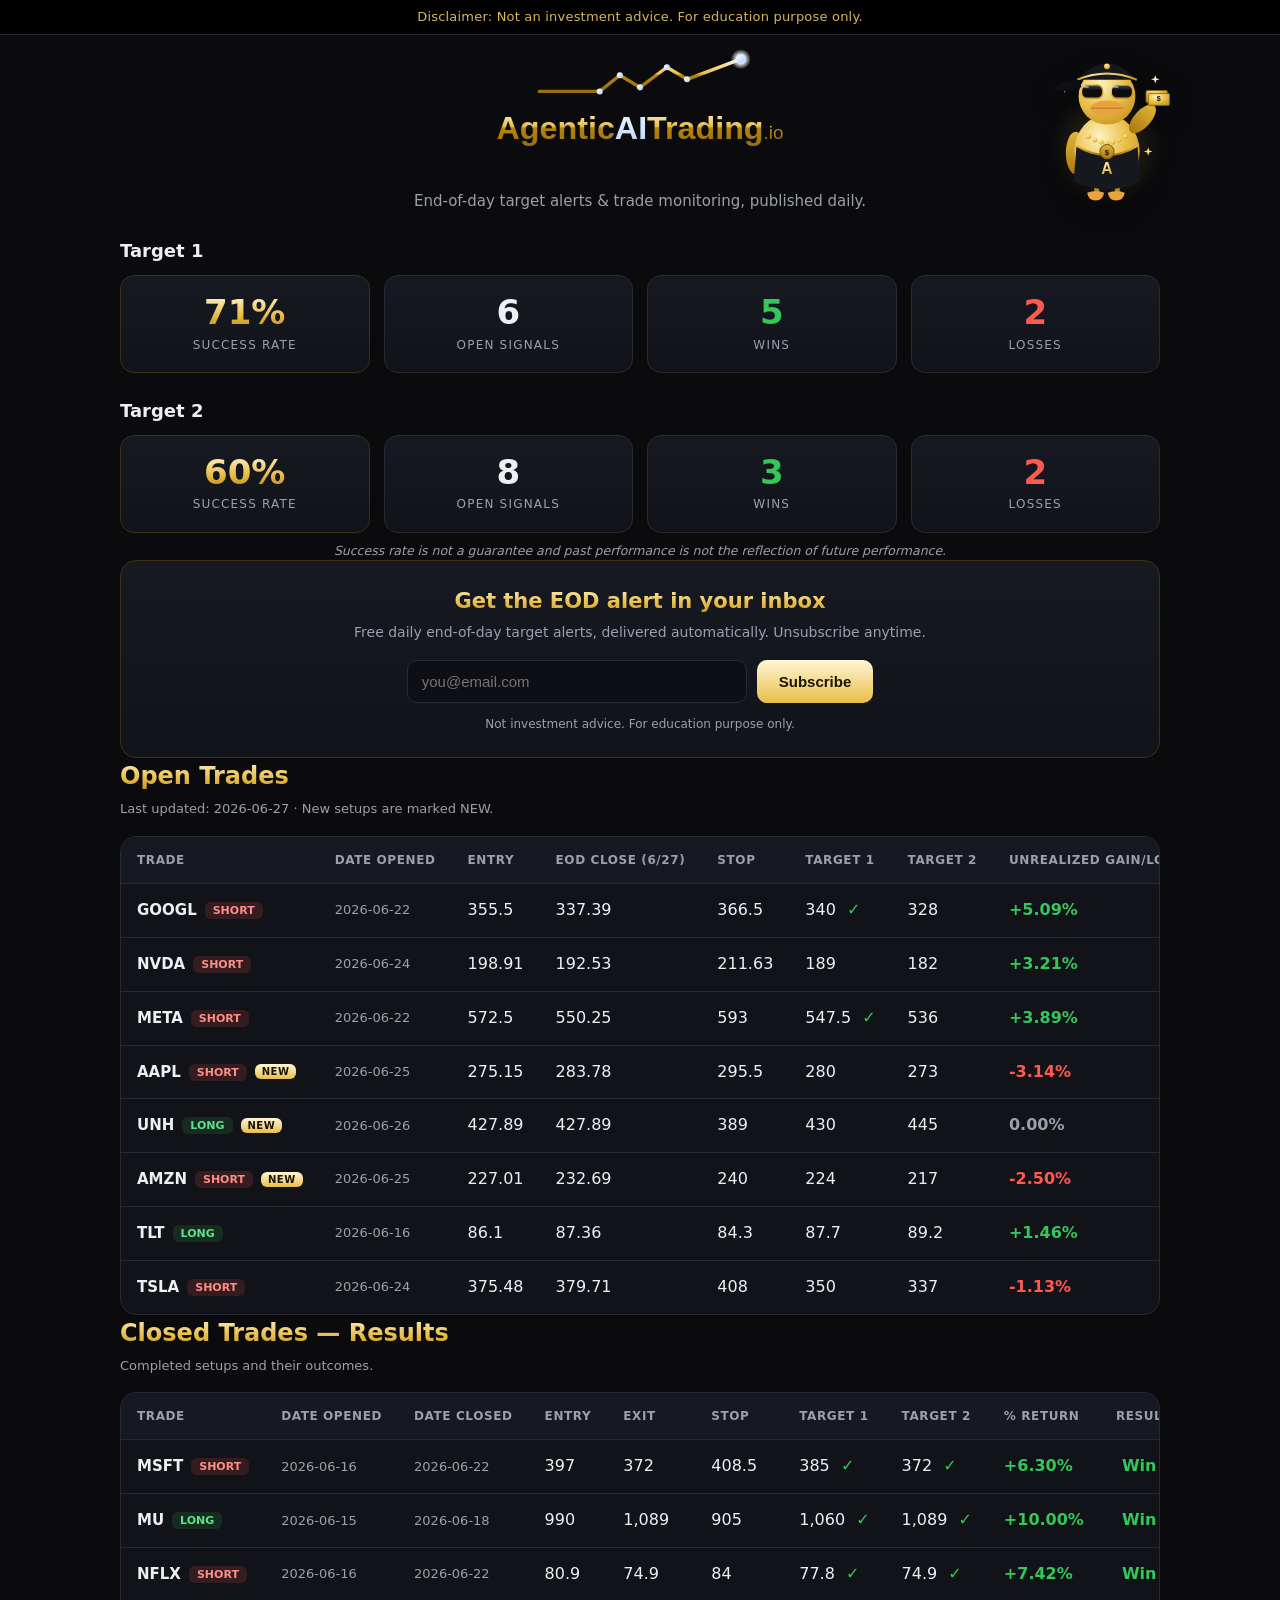
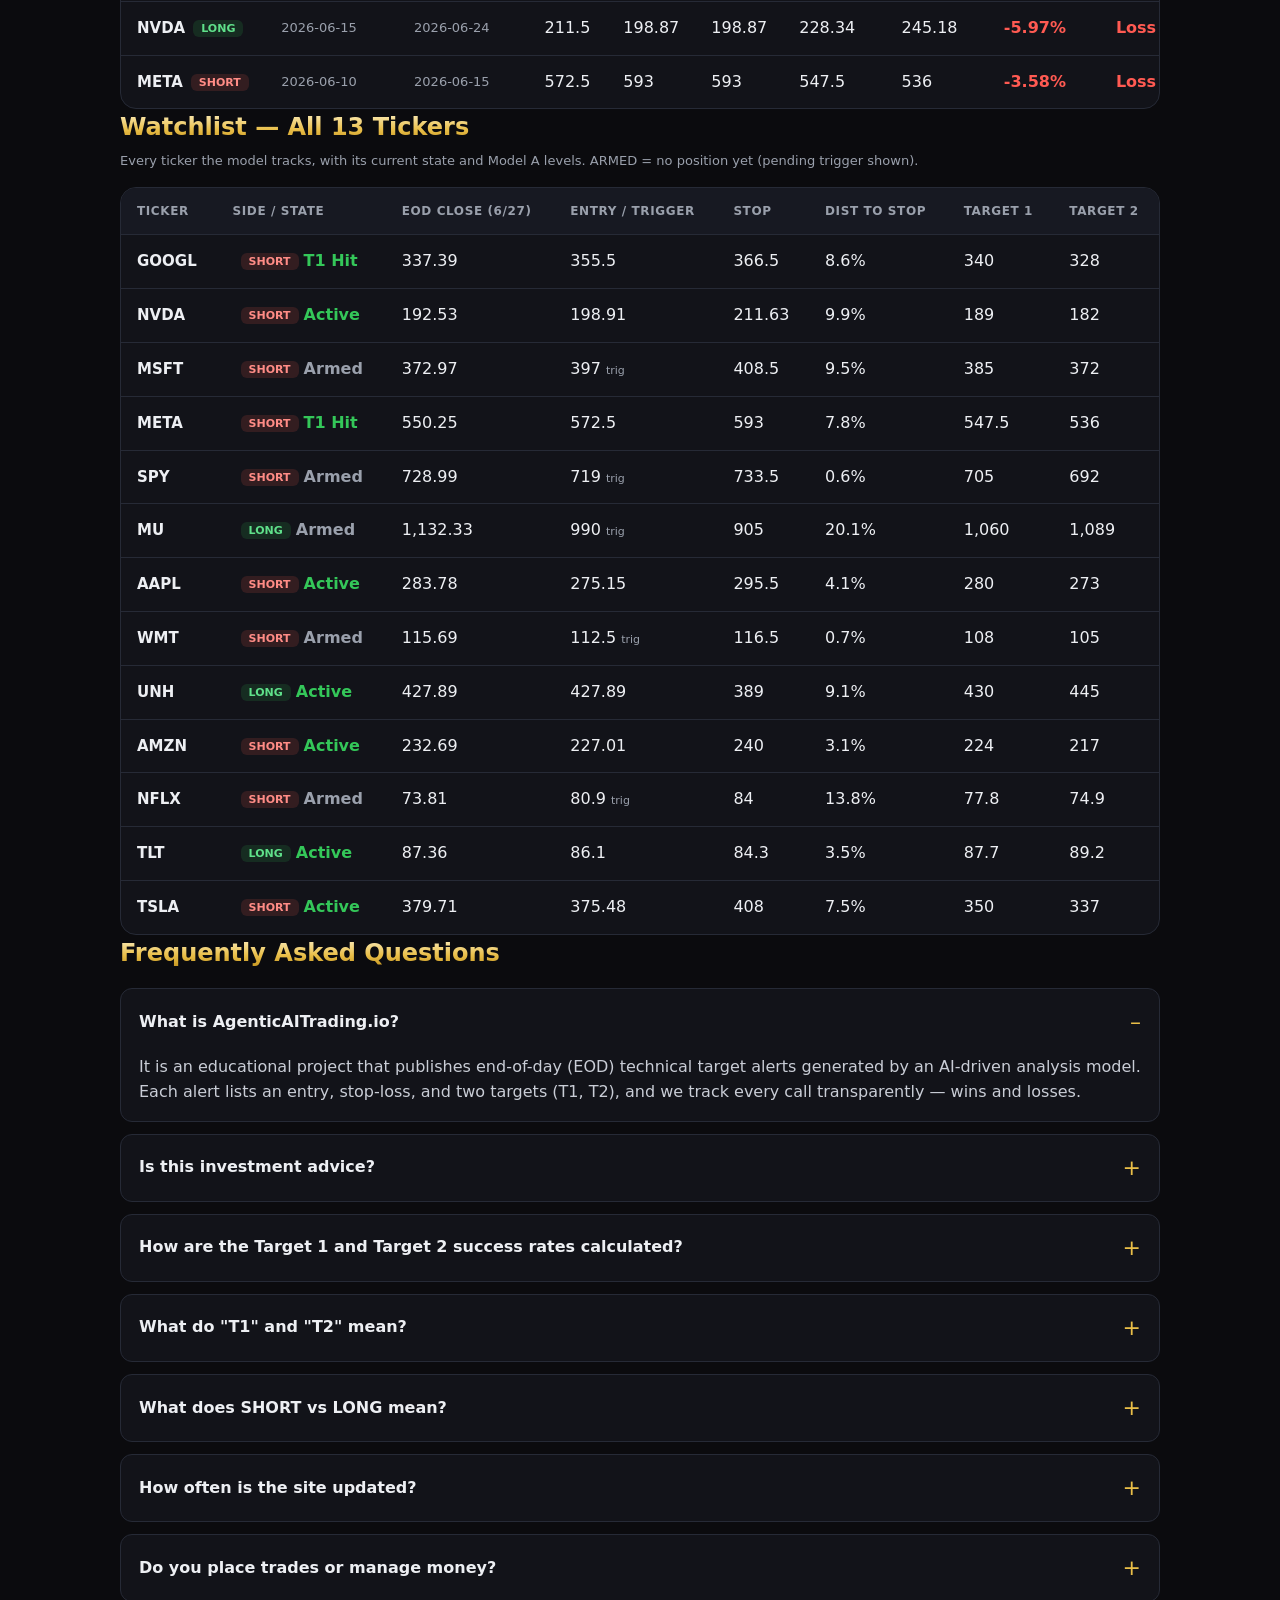
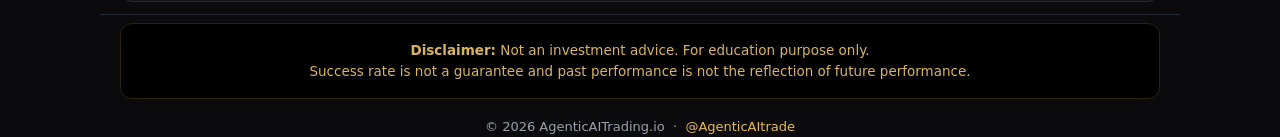
==== commit b437cd4c: "Break-dance duck: 30s routine, moving arms+legs" ====
--- a/index.html
+++ b/index.html
@@ -47,37 +47,65 @@
   header img{max-width:430px;width:78%;height:auto}
   .tagline{color:var(--muted);font-size:15px;margin-top:6px}
 
-  /* ---------- dancing duck mascot ---------- */
-  .duck-wrap{position:absolute;right:8px;top:6px;width:118px;height:152px;z-index:3;pointer-events:none}
-  .duck-svg{width:100%;height:100%;display:block;overflow:visible;
-    filter:drop-shadow(0 6px 10px rgba(0,0,0,.45));
-    animation:duckDance .82s ease-in-out infinite;transform-origin:50% 90%}
-  @keyframes duckDance{
-    0%,100%{transform:translateY(0) rotate(-4deg)}
-    25%{transform:translateY(-7px) rotate(3deg)}
-    50%{transform:translateY(0) rotate(4deg)}
-    75%{transform:translateY(-5px) rotate(-3deg)}
-  }
-  .bills{position:absolute;top:26px;right:10px;width:30px;height:18px}
+  /* ---------- break-dancing duck mascot ---------- */
+  .duck-wrap{position:absolute;right:2px;top:2px;width:142px;height:178px;z-index:3;pointer-events:none}
+  .duck-svg{width:100%;height:100%;display:block;overflow:visible;filter:drop-shadow(0 8px 12px rgba(0,0,0,.5))}
+  /* full-body 30s routine: grooves + three break-spins */
+  .duck-routine{transform-box:fill-box;transform-origin:50% 56%;animation:duckRoutine 30s ease-in-out infinite}
+  @keyframes duckRoutine{
+    0%{transform:translateY(0) rotate(0) scale(1,1)}
+    4%{transform:translateY(-9px) rotate(-12deg) scale(1.03,.97)}
+    8%{transform:translateY(0) rotate(12deg) scale(1.03,.97)}
+    12%{transform:translateY(-9px) rotate(-9deg)}
+    16%{transform:translateY(0) rotate(9deg)}
+    18%{transform:translateY(4px) rotate(0) scale(.94,1.06)}
+    26%{transform:translateY(-8px) rotate(360deg) scale(1,1)}
+    30%{transform:translateY(0) rotate(360deg)}
+    34%{transform:translateY(-9px) rotate(349deg)}
+    38%{transform:translateY(0) rotate(373deg)}
+    42%{transform:translateY(-7px) rotate(353deg)}
+    48%{transform:translateY(0) rotate(345deg) scale(1.04,.96)}
+    52%{transform:translateY(4px) rotate(360deg) scale(.93,1.07)}
+    62%{transform:translateY(-8px) rotate(720deg) scale(1,1)}
+    66%{transform:translateY(0) rotate(710deg)}
+    70%{transform:translateY(-9px) rotate(730deg)}
+    74%{transform:translateY(0) rotate(714deg)}
+    78%{transform:translateY(-7px) rotate(725deg)}
+    82%{transform:translateY(4px) rotate(720deg) scale(.94,1.06)}
+    96%{transform:translateY(-7px) rotate(1080deg) scale(1,1)}
+    100%{transform:translateY(0) rotate(1080deg) scale(1,1)}
+  }
+  .arm-left{transform-box:fill-box;transform-origin:62% 14%;animation:armL .82s ease-in-out infinite}
+  @keyframes armL{0%,100%{transform:rotate(3deg)}25%{transform:rotate(-32deg)}50%{transform:rotate(10deg)}75%{transform:rotate(-18deg)}}
+  .arm-right{transform-box:fill-box;transform-origin:16% 86%;animation:armR .82s ease-in-out infinite}
+  @keyframes armR{0%,100%{transform:rotate(0)}25%{transform:rotate(22deg)}50%{transform:rotate(-14deg)}75%{transform:rotate(18deg)}}
+  .leg-left{transform-box:fill-box;transform-origin:50% 5%;animation:legL .6s ease-in-out infinite}
+  @keyframes legL{0%,100%{transform:rotate(4deg)}50%{transform:rotate(-26deg)}}
+  .leg-right{transform-box:fill-box;transform-origin:50% 5%;animation:legR .6s ease-in-out infinite .3s}
+  @keyframes legR{0%,100%{transform:rotate(-4deg)}50%{transform:rotate(26deg)}}
+  .spark{transform-box:fill-box;transform-origin:50% 50%;animation:twk 1.9s ease-in-out infinite}
+  .spark.s2{animation-delay:.65s}.spark.s3{animation-delay:1.3s}
+  @keyframes twk{0%,100%{opacity:.12;transform:scale(.55)}50%{opacity:.95;transform:scale(1.18)}}
+  .bills{position:absolute;top:22px;right:18px;width:30px;height:18px}
   .bill{position:absolute;top:0;left:0;width:27px;height:16px;border-radius:3px;
     background:linear-gradient(180deg,#FBE38E,#D4AF37);border:1px solid #8a6209;
     color:#1a1500;font:800 11px/16px Arial,sans-serif;text-align:center;opacity:0;
     box-shadow:0 1px 2px rgba(0,0,0,.45)}
   .bill::after{content:"$"}
-  .bill.b1{animation:billFly 13s ease-out infinite}
-  .bill.b2{animation:billFly 13s ease-out infinite .16s}
-  .bill.b3{animation:billFly 13s ease-out infinite .32s}
-  .bill.b4{animation:billFly 13s ease-out infinite .5s}
+  .bill.b1{animation:billFly 11s ease-out infinite}
+  .bill.b2{animation:billFly 11s ease-out infinite .16s}
+  .bill.b3{animation:billFly 11s ease-out infinite .32s}
+  .bill.b4{animation:billFly 11s ease-out infinite .5s}
   @keyframes billFly{
     0%{transform:translate(0,0) rotate(0);opacity:0}
     1.5%{opacity:1}
-    4%{transform:translate(20px,-26px) rotate(70deg);opacity:1}
-    8%{transform:translate(54px,2px) rotate(170deg);opacity:.95}
-    12%{transform:translate(84px,48px) rotate(260deg);opacity:0}
+    4%{transform:translate(22px,-28px) rotate(80deg);opacity:1}
+    8%{transform:translate(58px,2px) rotate(180deg);opacity:.95}
+    12%{transform:translate(90px,52px) rotate(280deg);opacity:0}
     12.5%,100%{transform:translate(0,0) rotate(0);opacity:0}
   }
-  @media(prefers-reduced-motion:reduce){.duck-svg{animation:none}.bill{display:none}}
-  @media(max-width:760px){.duck-wrap{width:86px;height:112px;top:2px;right:0}.bills{display:none}}
+  @media(prefers-reduced-motion:reduce){.duck-routine,.arm-left,.arm-right,.leg-left,.leg-right,.spark{animation:none}.bill{display:none}}
+  @media(max-width:780px){.duck-wrap{width:100px;height:126px}.bills{display:none}}
   @media(max-width:520px){.duck-wrap{display:none}}
 
   /* ---------- success-rate band ---------- */
@@ -151,69 +179,93 @@
   <header class="wrap">
     <img src="logo.svg" alt="AgenticAITrading.io logo">
 
-    <!-- Dancing duck mascot (lightweight CSS animation) -->
+    <!-- Break-dancing duck mascot (lightweight CSS animation, ~30s routine) -->
     <div class="duck-wrap" aria-hidden="true">
       <svg class="duck-svg" viewBox="0 0 200 240" xmlns="http://www.w3.org/2000/svg">
         <defs>
-          <linearGradient id="dGold" x1="0" y1="0" x2="0" y2="1">
-            <stop offset="0" stop-color="#FBE38E"/><stop offset="1" stop-color="#D4AF37"/>
-          </linearGradient>
+          <radialGradient id="dGold" cx="38%" cy="30%" r="78%">
+            <stop offset="0" stop-color="#FFF3C2"/><stop offset="55%" stop-color="#E9BE48"/><stop offset="100%" stop-color="#C8961F"/>
+          </radialGradient>
           <linearGradient id="dGoldD" x1="0" y1="0" x2="0" y2="1">
             <stop offset="0" stop-color="#E2B53C"/><stop offset="1" stop-color="#A9780F"/>
           </linearGradient>
+          <linearGradient id="shades" x1="0" y1="0" x2="0" y2="1">
+            <stop offset="0" stop-color="#454b58"/><stop offset="40%" stop-color="#0c0d11"/><stop offset="100%" stop-color="#0c0d11"/>
+          </linearGradient>
+          <radialGradient id="glow" cx="50%" cy="50%" r="50%">
+            <stop offset="0" stop-color="#E9BE48" stop-opacity=".22"/><stop offset="100%" stop-color="#E9BE48" stop-opacity="0"/>
+          </radialGradient>
         </defs>
 
-        <!-- feet -->
-        <g fill="#E8A33D">
-          <path d="M80 212 l-15 18 h30 z"/>
-          <path d="M120 212 l-15 18 h30 z"/>
-        </g>
-
-        <!-- resting left wing -->
-        <ellipse cx="57" cy="160" rx="15" ry="30" fill="url(#dGoldD)" transform="rotate(12 57 160)"/>
-
-        <!-- body -->
-        <ellipse cx="100" cy="158" rx="46" ry="52" fill="url(#dGold)"/>
-
-        <!-- t-shirt -->
-        <path d="M57 150 q43 26 86 0 l4 50 q-47 22 -94 0 z" fill="#16181f"/>
-        <path d="M57 150 q43 26 86 0" fill="none" stroke="url(#dGold)" stroke-width="3"/>
-        <text x="100" y="190" text-anchor="middle" font-family="Arial,sans-serif" font-weight="800" font-size="22" fill="url(#dGold)">A</text>
-
-        <!-- gold chain + $ pendant -->
-        <g fill="url(#dGold)">
-          <circle cx="76" cy="137" r="3.1"/><circle cx="84" cy="142" r="3.1"/><circle cx="92" cy="145" r="3.1"/>
-          <circle cx="100" cy="146" r="3.1"/>
-          <circle cx="108" cy="145" r="3.1"/><circle cx="116" cy="142" r="3.1"/><circle cx="124" cy="137" r="3.1"/>
-        </g>
-        <circle cx="100" cy="156" r="9.5" fill="url(#dGoldD)" stroke="#8a6209" stroke-width="1.5"/>
-        <text x="100" y="160.5" text-anchor="middle" font-family="Arial,sans-serif" font-weight="800" font-size="11" fill="#1a1500">$</text>
-
-        <!-- head -->
-        <circle cx="100" cy="80" r="40" fill="url(#dGold)"/>
-
-        <!-- beak -->
-        <ellipse cx="100" cy="97" rx="23" ry="11" fill="#E8A33D"/>
-        <path d="M77 97 h46" stroke="#c98627" stroke-width="2"/>
-
-        <!-- sunglasses -->
-        <rect x="64" y="63" width="30" height="19" rx="7" fill="#0c0d11" stroke="url(#dGold)" stroke-width="2"/>
-        <rect x="106" y="63" width="30" height="19" rx="7" fill="#0c0d11" stroke="url(#dGold)" stroke-width="2"/>
-        <path d="M94 69 h12" stroke="url(#dGold)" stroke-width="3"/>
-        <path d="M70 66 l4 0 M112 66 l4 0" stroke="#ffffff" stroke-width="2" opacity=".5"/>
-
-        <!-- cap -->
-        <path d="M58 57 q42 -46 84 0 z" fill="#16181f"/>
-        <path d="M58 57 q42 -18 84 0" fill="none" stroke="url(#dGold)" stroke-width="3"/>
-        <path d="M60 57 q-28 1 -36 13 q23 7 40 -3 z" fill="#0e0f13"/>
-        <circle cx="100" cy="38" r="4.2" fill="url(#dGold)"/>
-
-        <!-- raised arm holding cash (top right) -->
-        <ellipse cx="150" cy="112" rx="12" ry="25" fill="url(#dGoldD)" transform="rotate(42 150 112)"/>
-        <g transform="translate(170,84)">
-          <rect x="-15" y="-12" width="30" height="17" rx="2" fill="url(#dGold)" stroke="#8a6209" stroke-width="1.3"/>
-          <rect x="-12" y="-8" width="30" height="17" rx="2" fill="url(#dGold)" stroke="#8a6209" stroke-width="1.3"/>
-          <text x="3" y="3" text-anchor="middle" font-family="Arial,sans-serif" font-weight="800" font-size="10" fill="#1a1500">$</text>
+        <!-- stage glow -->
+        <ellipse cx="100" cy="150" rx="78" ry="84" fill="url(#glow)"/>
+
+        <!-- twinkling sparkles -->
+        <g transform="translate(40,66)"><g class="spark s1"><path d="M0,-7 L1.6,-1.6 L7,0 L1.6,1.6 L0,7 L-1.6,1.6 L-7,0 L-1.6,-1.6 Z" fill="#FBE38E"/></g></g>
+        <g transform="translate(168,54)"><g class="spark s2"><path d="M0,-6 L1.4,-1.4 L6,0 L1.4,1.4 L0,6 L-1.4,1.4 L-6,0 L-1.4,-1.4 Z" fill="#FFF3C2"/></g></g>
+        <g transform="translate(158,156)"><g class="spark s3"><path d="M0,-6 L1.4,-1.4 L6,0 L1.4,1.4 L0,6 L-1.4,1.4 L-6,0 L-1.4,-1.4 Z" fill="#FBE38E"/></g></g>
+
+        <!-- whole duck spins/grooves as one routine -->
+        <g class="duck-routine">
+
+          <!-- legs (behind body) -->
+          <g class="leg-left">
+            <rect x="82" y="196" width="7" height="20" rx="3.5" fill="url(#dGoldD)"/>
+            <path d="M72 214 q13 -4 24 0 q-2 11 -12 11 q-10 0 -12 -11 z" fill="#E8A33D"/>
+          </g>
+          <g class="leg-right">
+            <rect x="111" y="196" width="7" height="20" rx="3.5" fill="url(#dGoldD)"/>
+            <path d="M101 214 q13 -4 24 0 q-2 11 -12 11 q-10 0 -12 -11 z" fill="#E8A33D"/>
+          </g>
+
+          <!-- resting left wing (behind body) -->
+          <g class="arm-left"><ellipse cx="56" cy="158" rx="14" ry="30" fill="url(#dGoldD)"/></g>
+
+          <!-- body -->
+          <ellipse cx="100" cy="156" rx="46" ry="52" fill="url(#dGold)"/>
+
+          <!-- t-shirt -->
+          <path d="M57 148 q43 26 86 0 l4 50 q-47 22 -94 0 z" fill="#16181f"/>
+          <path d="M57 148 q43 26 86 0" fill="none" stroke="url(#dGoldD)" stroke-width="3"/>
+          <text x="100" y="188" text-anchor="middle" font-family="Arial,sans-serif" font-weight="800" font-size="22" fill="url(#dGold)">A</text>
+
+          <!-- gold chain + $ pendant -->
+          <g fill="url(#dGold)">
+            <circle cx="74" cy="135" r="3.4"/><circle cx="83" cy="140" r="3.4"/><circle cx="92" cy="143" r="3.4"/>
+            <circle cx="100" cy="144" r="3.4"/>
+            <circle cx="108" cy="143" r="3.4"/><circle cx="117" cy="140" r="3.4"/><circle cx="126" cy="135" r="3.4"/>
+          </g>
+          <circle cx="100" cy="156" r="10" fill="url(#dGoldD)" stroke="#8a6209" stroke-width="1.5"/>
+          <text x="100" y="160.5" text-anchor="middle" font-family="Arial,sans-serif" font-weight="800" font-size="11" fill="#1a1500">$</text>
+
+          <!-- head -->
+          <circle cx="100" cy="78" r="40" fill="url(#dGold)"/>
+
+          <!-- beak -->
+          <ellipse cx="100" cy="95" rx="23" ry="11" fill="#E8A33D"/>
+          <path d="M77 95 h46" stroke="#c98627" stroke-width="2"/>
+
+          <!-- sunglasses -->
+          <rect x="64" y="62" width="30" height="19" rx="8" fill="url(#shades)" stroke="url(#dGold)" stroke-width="2"/>
+          <rect x="106" y="62" width="30" height="19" rx="8" fill="url(#shades)" stroke="url(#dGold)" stroke-width="2"/>
+          <path d="M94 68 h12" stroke="url(#dGold)" stroke-width="3"/>
+          <path d="M68 65 l5 0 M110 65 l5 0" stroke="#ffffff" stroke-width="2.4" opacity=".55" stroke-linecap="round"/>
+
+          <!-- cap -->
+          <path d="M58 55 q42 -46 84 0 z" fill="#16181f"/>
+          <path d="M58 55 q42 -18 84 0" fill="none" stroke="url(#dGold)" stroke-width="3"/>
+          <path d="M60 55 q-28 1 -36 13 q23 7 40 -3 z" fill="#0e0f13"/>
+          <circle cx="100" cy="36" r="4.2" fill="url(#dGold)"/>
+
+          <!-- raised right arm holding cash (front) -->
+          <g class="arm-right">
+            <ellipse cx="150" cy="110" rx="12" ry="25" fill="url(#dGoldD)" transform="rotate(42 150 110)"/>
+            <g transform="translate(170,82)">
+              <rect x="-15" y="-12" width="30" height="17" rx="2" fill="url(#dGold)" stroke="#8a6209" stroke-width="1.3"/>
+              <rect x="-12" y="-8" width="30" height="17" rx="2" fill="url(#dGold)" stroke="#8a6209" stroke-width="1.3"/>
+              <text x="3" y="3" text-anchor="middle" font-family="Arial,sans-serif" font-weight="800" font-size="10" fill="#1a1500">$</text>
+            </g>
+          </g>
         </g>
       </svg>
 
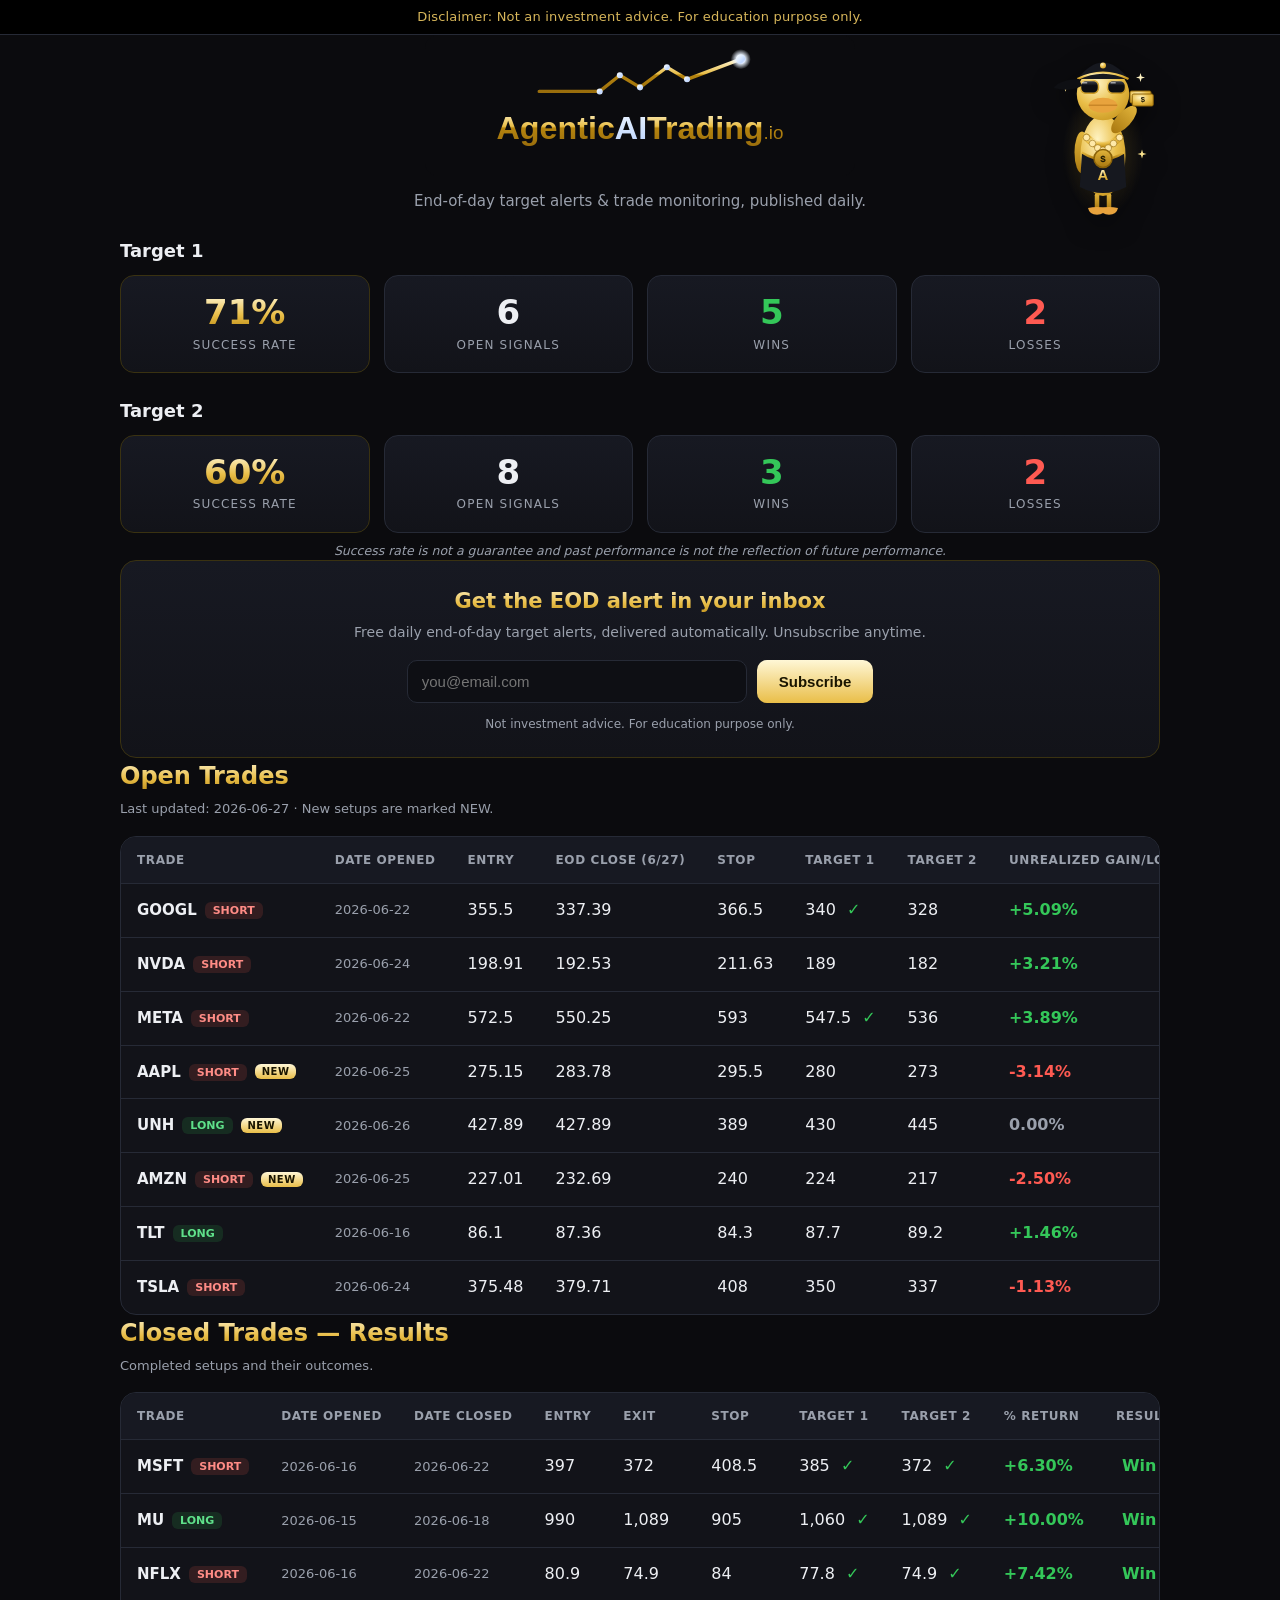
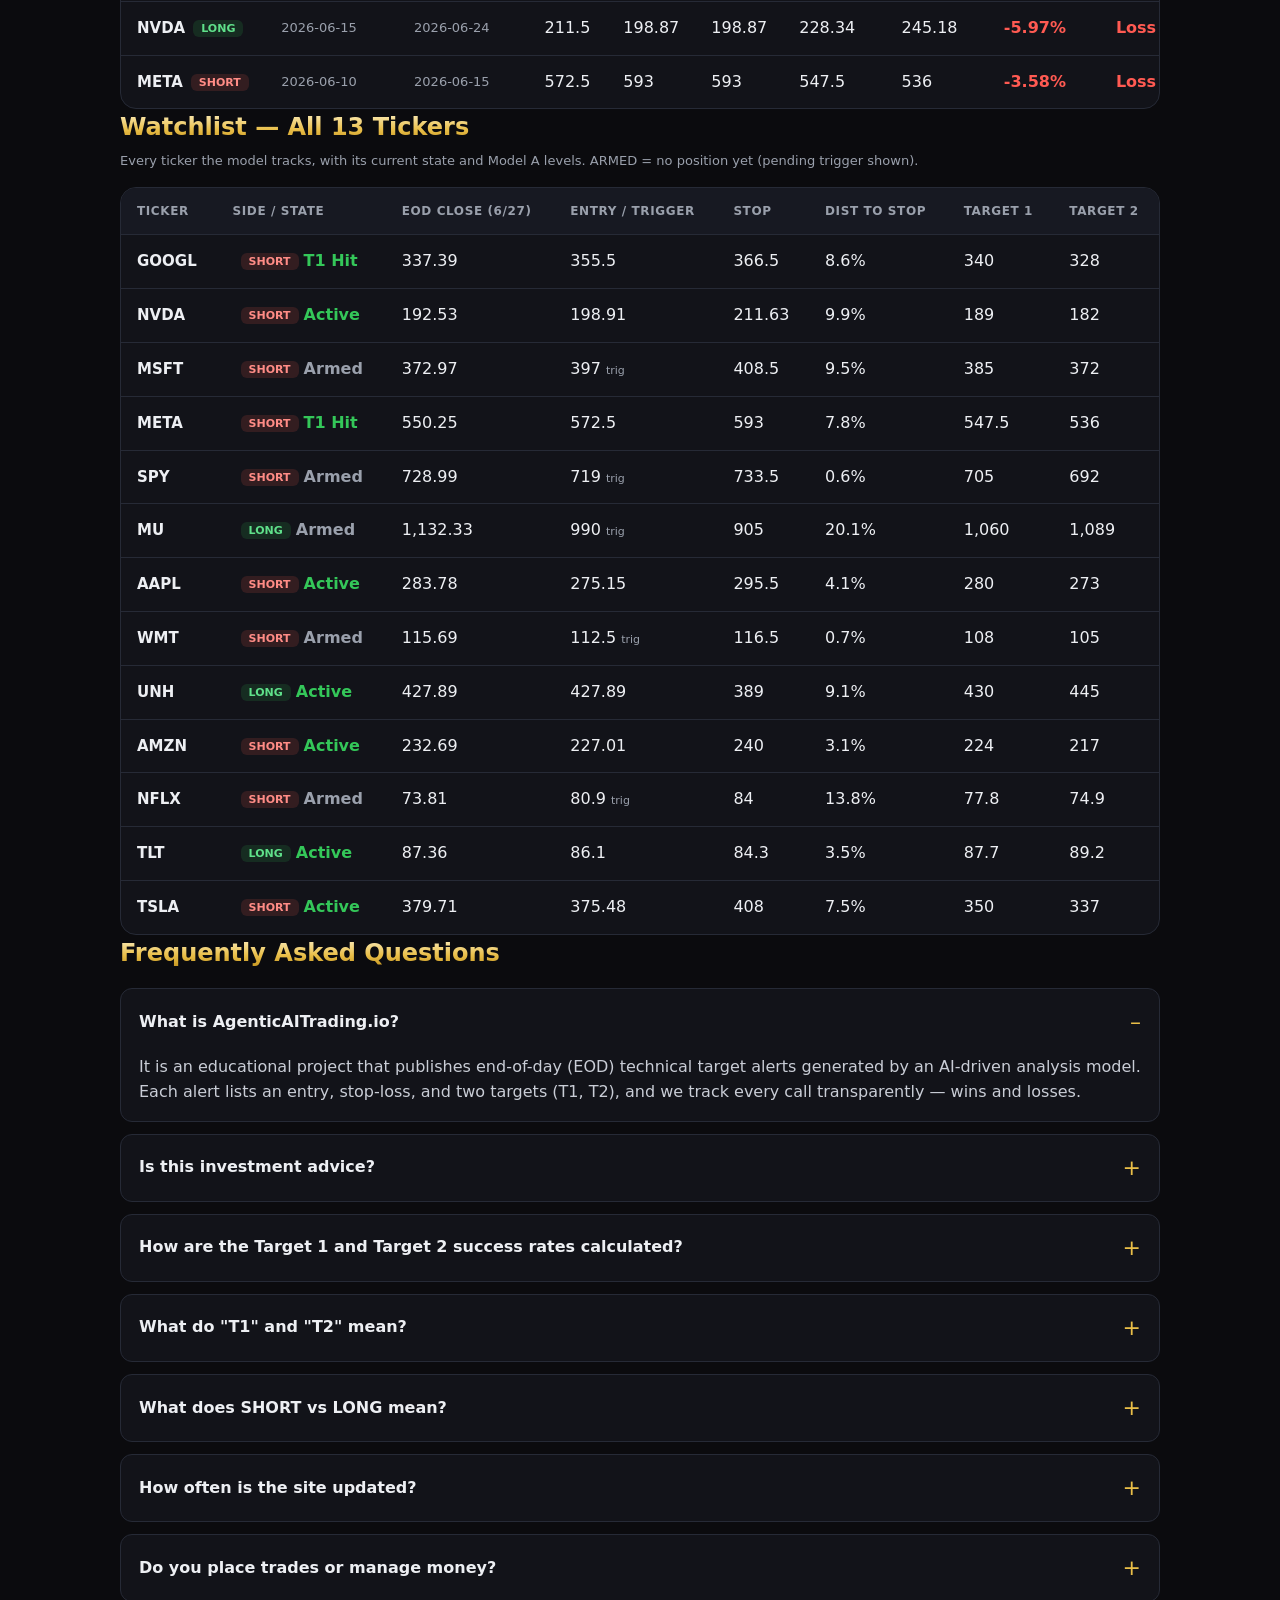
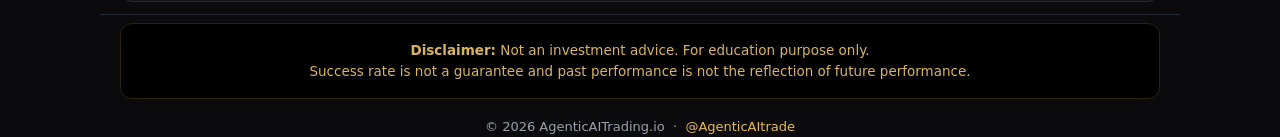
==== commit 58b0eaad: "Duck: slim, moves around, thick chain" ====
--- a/index.html
+++ b/index.html
@@ -47,42 +47,48 @@
   header img{max-width:430px;width:78%;height:auto}
   .tagline{color:var(--muted);font-size:15px;margin-top:6px}
 
-  /* ---------- break-dancing duck mascot ---------- */
-  .duck-wrap{position:absolute;right:2px;top:2px;width:142px;height:178px;z-index:3;pointer-events:none}
+  /* ---------- moving multi-dance duck mascot ---------- */
+  .duck-wrap{position:absolute;right:2px;top:2px;width:150px;height:186px;z-index:3;pointer-events:none}
+  /* travels around: moonwalk left -> rope hops -> break spins back -> moonwalk -> return */
+  .duck-mover{position:absolute;inset:0;animation:duckTravel 30s ease-in-out infinite}
+  @keyframes duckTravel{
+    0%{transform:translate(0,0)}
+    23%{transform:translate(-176px,0)}
+    26%{transform:translate(-170px,-16px)}
+    29%{transform:translate(-164px,0)}
+    32%{transform:translate(-170px,-16px)}
+    35%{transform:translate(-164px,0)}
+    38%{transform:translate(-170px,-14px)}
+    41%{transform:translate(-150px,0)}
+    66%{transform:translate(-16px,-4px)}
+    86%{transform:translate(-150px,0)}
+    100%{transform:translate(0,0)}
+  }
   .duck-svg{width:100%;height:100%;display:block;overflow:visible;filter:drop-shadow(0 8px 12px rgba(0,0,0,.5))}
-  /* full-body 30s routine: grooves + three break-spins */
-  .duck-routine{transform-box:fill-box;transform-origin:50% 56%;animation:duckRoutine 30s ease-in-out infinite}
+  /* body orientation: lean during moonwalk, bounce during rope, two full break-spins */
+  .duck-routine{transform-box:fill-box;transform-origin:50% 52%;animation:duckRoutine 30s ease-in-out infinite}
   @keyframes duckRoutine{
-    0%{transform:translateY(0) rotate(0) scale(1,1)}
-    4%{transform:translateY(-9px) rotate(-12deg) scale(1.03,.97)}
-    8%{transform:translateY(0) rotate(12deg) scale(1.03,.97)}
-    12%{transform:translateY(-9px) rotate(-9deg)}
-    16%{transform:translateY(0) rotate(9deg)}
-    18%{transform:translateY(4px) rotate(0) scale(.94,1.06)}
-    26%{transform:translateY(-8px) rotate(360deg) scale(1,1)}
-    30%{transform:translateY(0) rotate(360deg)}
-    34%{transform:translateY(-9px) rotate(349deg)}
-    38%{transform:translateY(0) rotate(373deg)}
-    42%{transform:translateY(-7px) rotate(353deg)}
-    48%{transform:translateY(0) rotate(345deg) scale(1.04,.96)}
-    52%{transform:translateY(4px) rotate(360deg) scale(.93,1.07)}
-    62%{transform:translateY(-8px) rotate(720deg) scale(1,1)}
-    66%{transform:translateY(0) rotate(710deg)}
-    70%{transform:translateY(-9px) rotate(730deg)}
-    74%{transform:translateY(0) rotate(714deg)}
-    78%{transform:translateY(-7px) rotate(725deg)}
-    82%{transform:translateY(4px) rotate(720deg) scale(.94,1.06)}
-    96%{transform:translateY(-7px) rotate(1080deg) scale(1,1)}
-    100%{transform:translateY(0) rotate(1080deg) scale(1,1)}
-  }
-  .arm-left{transform-box:fill-box;transform-origin:62% 14%;animation:armL .82s ease-in-out infinite}
-  @keyframes armL{0%,100%{transform:rotate(3deg)}25%{transform:rotate(-32deg)}50%{transform:rotate(10deg)}75%{transform:rotate(-18deg)}}
-  .arm-right{transform-box:fill-box;transform-origin:16% 86%;animation:armR .82s ease-in-out infinite}
-  @keyframes armR{0%,100%{transform:rotate(0)}25%{transform:rotate(22deg)}50%{transform:rotate(-14deg)}75%{transform:rotate(18deg)}}
-  .leg-left{transform-box:fill-box;transform-origin:50% 5%;animation:legL .6s ease-in-out infinite}
-  @keyframes legL{0%,100%{transform:rotate(4deg)}50%{transform:rotate(-26deg)}}
-  .leg-right{transform-box:fill-box;transform-origin:50% 5%;animation:legR .6s ease-in-out infinite .3s}
-  @keyframes legR{0%,100%{transform:rotate(-4deg)}50%{transform:rotate(26deg)}}
+    0%{transform:rotate(0) scale(1,1)}
+    10%{transform:rotate(-8deg) scale(1,1)}
+    20%{transform:rotate(-6deg)}
+    28%{transform:rotate(6deg) scale(1.04,.96)}
+    36%{transform:rotate(-6deg) scale(1.04,.96)}
+    42%{transform:rotate(0) scale(.93,1.07)}
+    54%{transform:rotate(360deg) scale(1,1)}
+    66%{transform:rotate(720deg) scale(1,1)}
+    74%{transform:rotate(711deg)}
+    82%{transform:rotate(729deg)}
+    92%{transform:rotate(720deg)}
+    100%{transform:rotate(720deg) scale(1,1)}
+  }
+  .arm-left{transform-box:fill-box;transform-origin:62% 14%;animation:armL .78s ease-in-out infinite}
+  @keyframes armL{0%,100%{transform:rotate(4deg)}25%{transform:rotate(-36deg)}50%{transform:rotate(14deg)}75%{transform:rotate(-22deg)}}
+  .arm-right{transform-box:fill-box;transform-origin:18% 86%;animation:armR .78s ease-in-out infinite}
+  @keyframes armR{0%,100%{transform:rotate(0)}25%{transform:rotate(26deg)}50%{transform:rotate(-18deg)}75%{transform:rotate(22deg)}}
+  .leg-left{transform-box:fill-box;transform-origin:50% 5%;animation:legL .5s ease-in-out infinite}
+  @keyframes legL{0%,100%{transform:rotate(7deg)}50%{transform:rotate(-32deg)}}
+  .leg-right{transform-box:fill-box;transform-origin:50% 5%;animation:legR .5s ease-in-out infinite .25s}
+  @keyframes legR{0%,100%{transform:rotate(-7deg)}50%{transform:rotate(32deg)}}
   .spark{transform-box:fill-box;transform-origin:50% 50%;animation:twk 1.9s ease-in-out infinite}
   .spark.s2{animation-delay:.65s}.spark.s3{animation-delay:1.3s}
   @keyframes twk{0%,100%{opacity:.12;transform:scale(.55)}50%{opacity:.95;transform:scale(1.18)}}
@@ -181,9 +187,10 @@
 
     <!-- Break-dancing duck mascot (lightweight CSS animation, ~30s routine) -->
     <div class="duck-wrap" aria-hidden="true">
+     <div class="duck-mover">
       <svg class="duck-svg" viewBox="0 0 200 240" xmlns="http://www.w3.org/2000/svg">
         <defs>
-          <radialGradient id="dGold" cx="38%" cy="30%" r="78%">
+          <radialGradient id="dGold" cx="38%" cy="30%" r="80%">
             <stop offset="0" stop-color="#FFF3C2"/><stop offset="55%" stop-color="#E9BE48"/><stop offset="100%" stop-color="#C8961F"/>
           </radialGradient>
           <linearGradient id="dGoldD" x1="0" y1="0" x2="0" y2="1">
@@ -198,72 +205,73 @@
         </defs>
 
         <!-- stage glow -->
-        <ellipse cx="100" cy="150" rx="78" ry="84" fill="url(#glow)"/>
+        <ellipse cx="100" cy="150" rx="54" ry="84" fill="url(#glow)"/>
 
         <!-- twinkling sparkles -->
-        <g transform="translate(40,66)"><g class="spark s1"><path d="M0,-7 L1.6,-1.6 L7,0 L1.6,1.6 L0,7 L-1.6,1.6 L-7,0 L-1.6,-1.6 Z" fill="#FBE38E"/></g></g>
-        <g transform="translate(168,54)"><g class="spark s2"><path d="M0,-6 L1.4,-1.4 L6,0 L1.4,1.4 L0,6 L-1.4,1.4 L-6,0 L-1.4,-1.4 Z" fill="#FFF3C2"/></g></g>
-        <g transform="translate(158,156)"><g class="spark s3"><path d="M0,-6 L1.4,-1.4 L6,0 L1.4,1.4 L0,6 L-1.4,1.4 L-6,0 L-1.4,-1.4 Z" fill="#FBE38E"/></g></g>
-
-        <!-- whole duck spins/grooves as one routine -->
+        <g transform="translate(50,62)"><g class="spark s1"><path d="M0,-7 L1.6,-1.6 L7,0 L1.6,1.6 L0,7 L-1.6,1.6 L-7,0 L-1.6,-1.6 Z" fill="#FBE38E"/></g></g>
+        <g transform="translate(150,50)"><g class="spark s2"><path d="M0,-6 L1.4,-1.4 L6,0 L1.4,1.4 L0,6 L-1.4,1.4 L-6,0 L-1.4,-1.4 Z" fill="#FFF3C2"/></g></g>
+        <g transform="translate(152,152)"><g class="spark s3"><path d="M0,-6 L1.4,-1.4 L6,0 L1.4,1.4 L0,6 L-1.4,1.4 L-6,0 L-1.4,-1.4 Z" fill="#FBE38E"/></g></g>
+
+        <!-- slim duck: full body dances + spins -->
         <g class="duck-routine">
 
-          <!-- legs (behind body) -->
+          <!-- legs -->
           <g class="leg-left">
-            <rect x="82" y="196" width="7" height="20" rx="3.5" fill="url(#dGoldD)"/>
-            <path d="M72 214 q13 -4 24 0 q-2 11 -12 11 q-10 0 -12 -11 z" fill="#E8A33D"/>
+            <rect x="89" y="204" width="6" height="22" rx="3" fill="url(#dGoldD)"/>
+            <path d="M80 224 q12 -3 24 0 q-2 9 -12 9 q-10 0 -12 -9 z" fill="#E8A33D"/>
           </g>
           <g class="leg-right">
-            <rect x="111" y="196" width="7" height="20" rx="3.5" fill="url(#dGoldD)"/>
-            <path d="M101 214 q13 -4 24 0 q-2 11 -12 11 q-10 0 -12 -11 z" fill="#E8A33D"/>
+            <rect x="105" y="204" width="6" height="22" rx="3" fill="url(#dGoldD)"/>
+            <path d="M96 224 q12 -3 24 0 q-2 9 -12 9 q-10 0 -12 -9 z" fill="#E8A33D"/>
           </g>
 
-          <!-- resting left wing (behind body) -->
-          <g class="arm-left"><ellipse cx="56" cy="158" rx="14" ry="30" fill="url(#dGoldD)"/></g>
-
-          <!-- body -->
-          <ellipse cx="100" cy="156" rx="46" ry="52" fill="url(#dGold)"/>
+          <!-- resting left wing -->
+          <g class="arm-left"><ellipse cx="72" cy="150" rx="10" ry="28" fill="url(#dGoldD)"/></g>
+
+          <!-- slim body -->
+          <ellipse cx="100" cy="154" rx="30" ry="54" fill="url(#dGold)"/>
 
           <!-- t-shirt -->
-          <path d="M57 148 q43 26 86 0 l4 50 q-47 22 -94 0 z" fill="#16181f"/>
-          <path d="M57 148 q43 26 86 0" fill="none" stroke="url(#dGoldD)" stroke-width="3"/>
-          <text x="100" y="188" text-anchor="middle" font-family="Arial,sans-serif" font-weight="800" font-size="22" fill="url(#dGold)">A</text>
-
-          <!-- gold chain + $ pendant -->
-          <g fill="url(#dGold)">
-            <circle cx="74" cy="135" r="3.4"/><circle cx="83" cy="140" r="3.4"/><circle cx="92" cy="143" r="3.4"/>
-            <circle cx="100" cy="144" r="3.4"/>
-            <circle cx="108" cy="143" r="3.4"/><circle cx="117" cy="140" r="3.4"/><circle cx="126" cy="135" r="3.4"/>
+          <path d="M72 150 q28 18 56 0 l3 46 q-31 16 -62 0 z" fill="#16181f"/>
+          <path d="M72 150 q28 18 56 0" fill="none" stroke="url(#dGoldD)" stroke-width="3"/>
+          <text x="100" y="186" text-anchor="middle" font-family="Arial,sans-serif" font-weight="800" font-size="20" fill="url(#dGold)">A</text>
+
+          <!-- THICK gold chain + $ pendant -->
+          <path d="M78 130 Q100 152 122 130" fill="none" stroke="url(#dGold)" stroke-width="10" stroke-linecap="round"/>
+          <g fill="#FFE9A8" stroke="#8a6209" stroke-width=".7">
+            <circle cx="78" cy="130" r="4.4"/><circle cx="86" cy="138" r="4.4"/><circle cx="93" cy="144" r="4.4"/>
+            <circle cx="100" cy="147" r="4.4"/>
+            <circle cx="107" cy="144" r="4.4"/><circle cx="114" cy="138" r="4.4"/><circle cx="122" cy="130" r="4.4"/>
           </g>
-          <circle cx="100" cy="156" r="10" fill="url(#dGoldD)" stroke="#8a6209" stroke-width="1.5"/>
-          <text x="100" y="160.5" text-anchor="middle" font-family="Arial,sans-serif" font-weight="800" font-size="11" fill="#1a1500">$</text>
+          <circle cx="100" cy="158" r="12" fill="url(#dGoldD)" stroke="#8a6209" stroke-width="2"/>
+          <text x="100" y="163" text-anchor="middle" font-family="Arial,sans-serif" font-weight="800" font-size="13" fill="#1a1500">$</text>
 
           <!-- head -->
-          <circle cx="100" cy="78" r="40" fill="url(#dGold)"/>
+          <circle cx="100" cy="72" r="35" fill="url(#dGold)"/>
 
           <!-- beak -->
-          <ellipse cx="100" cy="95" rx="23" ry="11" fill="#E8A33D"/>
-          <path d="M77 95 h46" stroke="#c98627" stroke-width="2"/>
+          <ellipse cx="100" cy="87" rx="19" ry="10" fill="#E8A33D"/>
+          <path d="M81 87 h38" stroke="#c98627" stroke-width="2"/>
 
           <!-- sunglasses -->
-          <rect x="64" y="62" width="30" height="19" rx="8" fill="url(#shades)" stroke="url(#dGold)" stroke-width="2"/>
-          <rect x="106" y="62" width="30" height="19" rx="8" fill="url(#shades)" stroke="url(#dGold)" stroke-width="2"/>
-          <path d="M94 68 h12" stroke="url(#dGold)" stroke-width="3"/>
-          <path d="M68 65 l5 0 M110 65 l5 0" stroke="#ffffff" stroke-width="2.4" opacity=".55" stroke-linecap="round"/>
+          <rect x="70" y="54" width="24" height="17" rx="7" fill="url(#shades)" stroke="url(#dGold)" stroke-width="2"/>
+          <rect x="106" y="54" width="24" height="17" rx="7" fill="url(#shades)" stroke="url(#dGold)" stroke-width="2"/>
+          <path d="M94 60 h12" stroke="url(#dGold)" stroke-width="3"/>
+          <path d="M73 57 l5 0 M111 57 l5 0" stroke="#ffffff" stroke-width="2.3" opacity=".55" stroke-linecap="round"/>
 
           <!-- cap -->
-          <path d="M58 55 q42 -46 84 0 z" fill="#16181f"/>
-          <path d="M58 55 q42 -18 84 0" fill="none" stroke="url(#dGold)" stroke-width="3"/>
-          <path d="M60 55 q-28 1 -36 13 q23 7 40 -3 z" fill="#0e0f13"/>
-          <circle cx="100" cy="36" r="4.2" fill="url(#dGold)"/>
-
-          <!-- raised right arm holding cash (front) -->
+          <path d="M66 52 q34 -44 68 0 z" fill="#16181f"/>
+          <path d="M66 52 q34 -17 68 0" fill="none" stroke="url(#dGold)" stroke-width="3"/>
+          <path d="M68 52 q-26 1 -34 12 q22 6 38 -3 z" fill="#0e0f13"/>
+          <circle cx="100" cy="34" r="4" fill="url(#dGold)"/>
+
+          <!-- raised right arm holding cash -->
           <g class="arm-right">
-            <ellipse cx="150" cy="110" rx="12" ry="25" fill="url(#dGoldD)" transform="rotate(42 150 110)"/>
-            <g transform="translate(170,82)">
-              <rect x="-15" y="-12" width="30" height="17" rx="2" fill="url(#dGold)" stroke="#8a6209" stroke-width="1.3"/>
-              <rect x="-12" y="-8" width="30" height="17" rx="2" fill="url(#dGold)" stroke="#8a6209" stroke-width="1.3"/>
-              <text x="3" y="3" text-anchor="middle" font-family="Arial,sans-serif" font-weight="800" font-size="10" fill="#1a1500">$</text>
+            <ellipse cx="128" cy="106" rx="10" ry="23" fill="url(#dGoldD)" transform="rotate(42 128 106)"/>
+            <g transform="translate(150,80)">
+              <rect x="-14" y="-12" width="28" height="16" rx="2" fill="url(#dGold)" stroke="#8a6209" stroke-width="1.3"/>
+              <rect x="-11" y="-8" width="28" height="16" rx="2" fill="url(#dGold)" stroke="#8a6209" stroke-width="1.3"/>
+              <text x="3" y="2" text-anchor="middle" font-family="Arial,sans-serif" font-weight="800" font-size="10" fill="#1a1500">$</text>
             </g>
           </g>
         </g>
@@ -274,6 +282,7 @@
         <span class="bill b1"></span><span class="bill b2"></span>
         <span class="bill b3"></span><span class="bill b4"></span>
       </div>
+     </div>
     </div>
 
     <div class="tagline">End-of-day target alerts &amp; trade monitoring, published daily.</div>
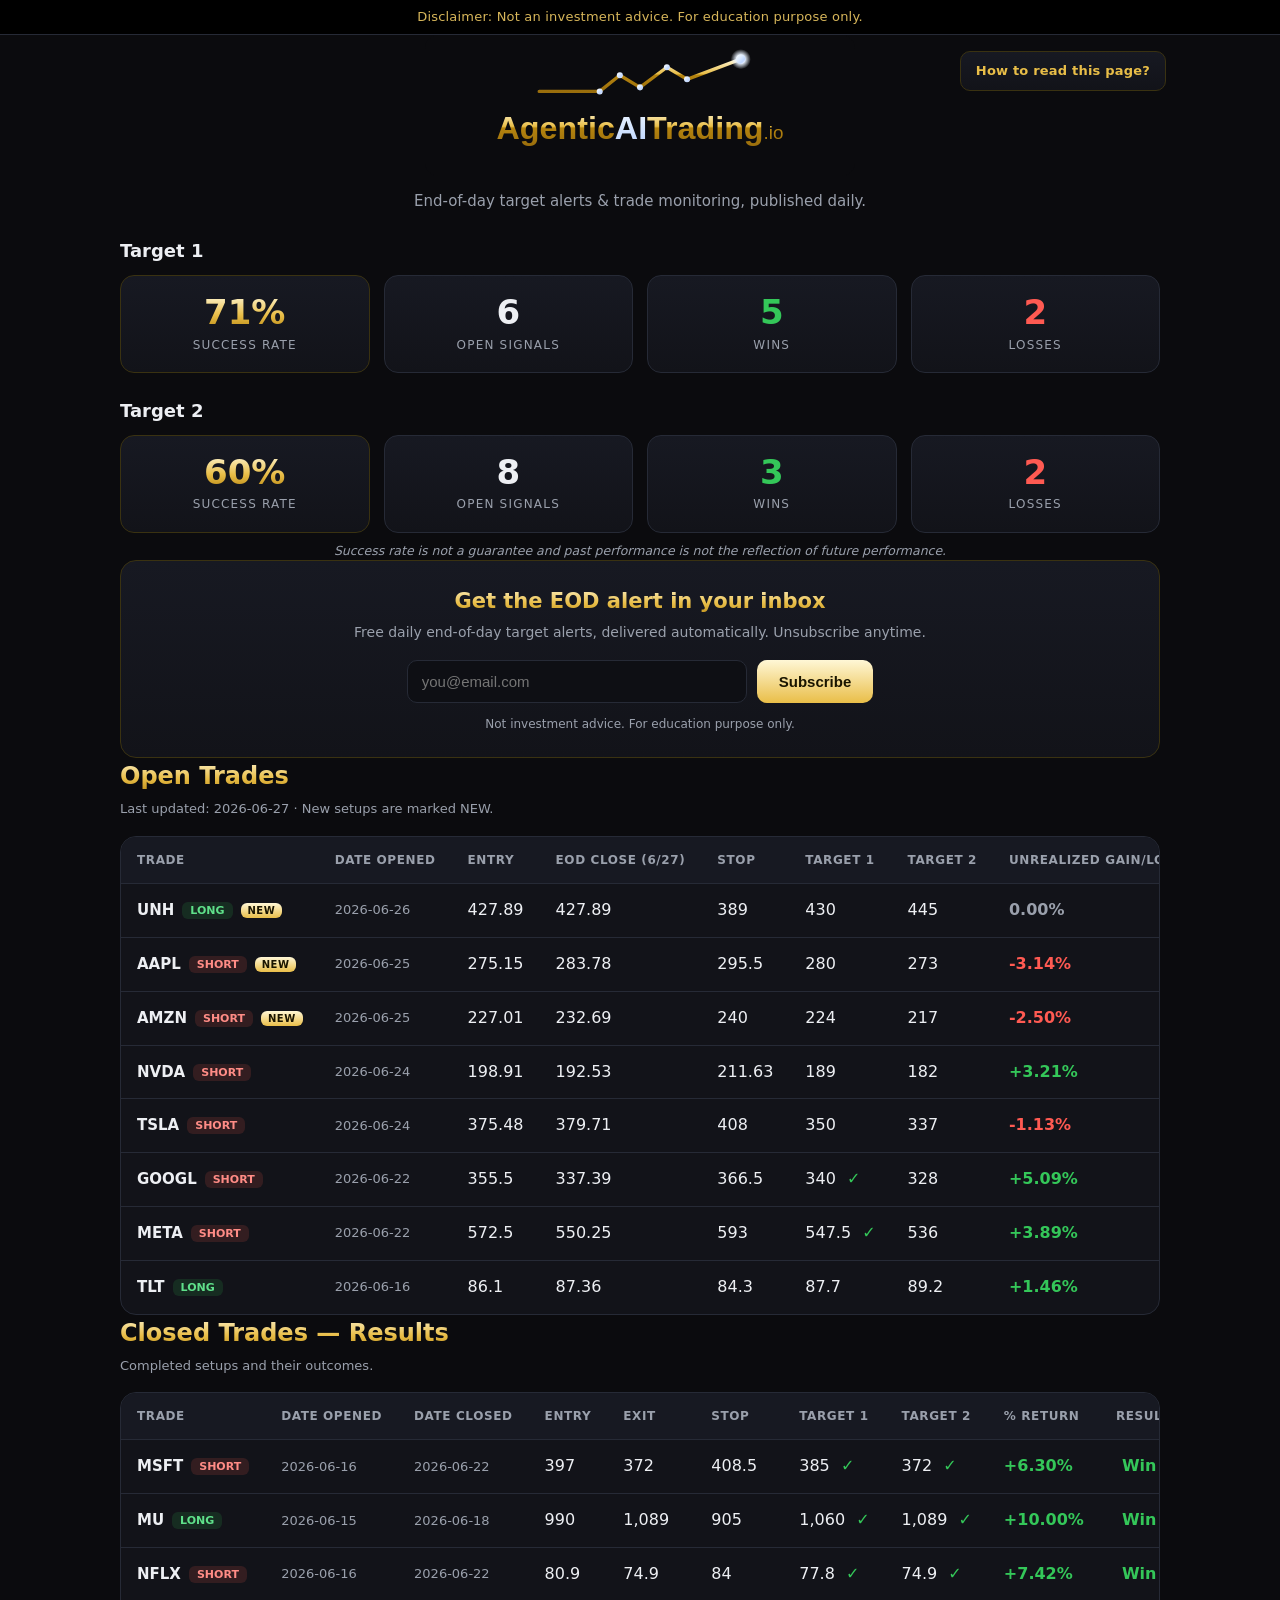
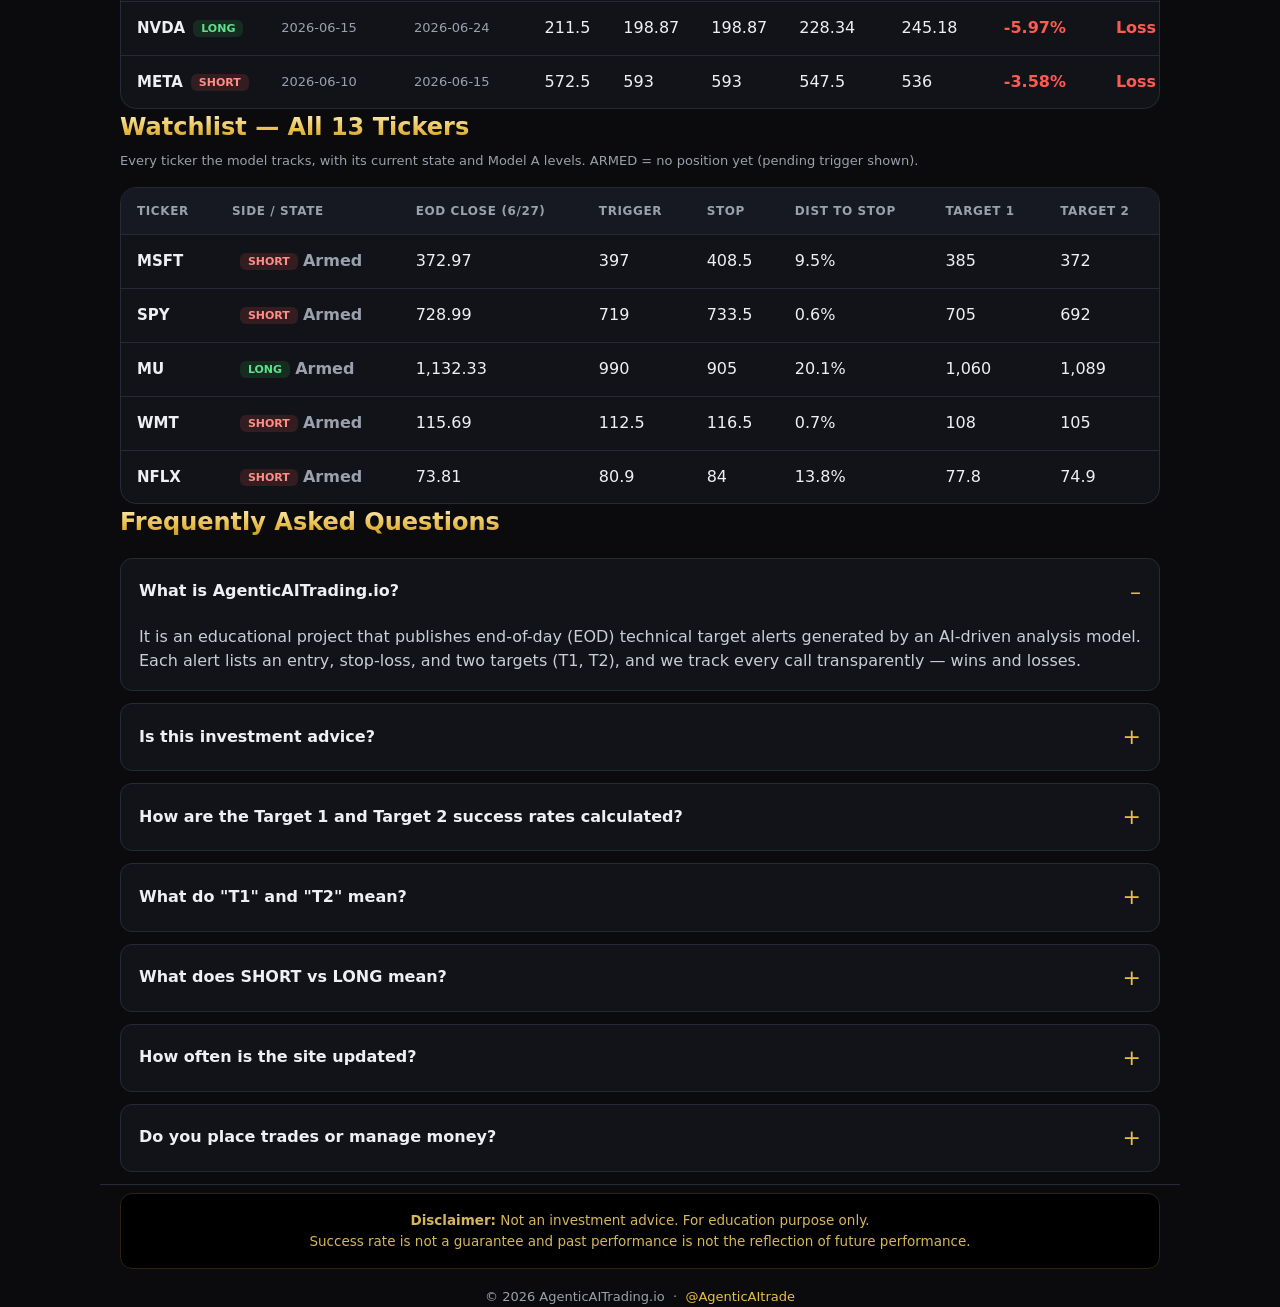
==== commit 246c634c: "Remove duck; sort open trades; armed-only watchlist; add tutorial" ====
--- a/index.html
+++ b/index.html
@@ -47,72 +47,15 @@
   header img{max-width:430px;width:78%;height:auto}
   .tagline{color:var(--muted);font-size:15px;margin-top:6px}
 
-  /* ---------- moving multi-dance duck mascot ---------- */
-  .duck-wrap{position:absolute;right:2px;top:2px;width:150px;height:186px;z-index:3;pointer-events:none}
-  /* travels around: moonwalk left -> rope hops -> break spins back -> moonwalk -> return */
-  .duck-mover{position:absolute;inset:0;animation:duckTravel 30s ease-in-out infinite}
-  @keyframes duckTravel{
-    0%{transform:translate(0,0)}
-    23%{transform:translate(-176px,0)}
-    26%{transform:translate(-170px,-16px)}
-    29%{transform:translate(-164px,0)}
-    32%{transform:translate(-170px,-16px)}
-    35%{transform:translate(-164px,0)}
-    38%{transform:translate(-170px,-14px)}
-    41%{transform:translate(-150px,0)}
-    66%{transform:translate(-16px,-4px)}
-    86%{transform:translate(-150px,0)}
-    100%{transform:translate(0,0)}
-  }
-  .duck-svg{width:100%;height:100%;display:block;overflow:visible;filter:drop-shadow(0 8px 12px rgba(0,0,0,.5))}
-  /* body orientation: lean during moonwalk, bounce during rope, two full break-spins */
-  .duck-routine{transform-box:fill-box;transform-origin:50% 52%;animation:duckRoutine 30s ease-in-out infinite}
-  @keyframes duckRoutine{
-    0%{transform:rotate(0) scale(1,1)}
-    10%{transform:rotate(-8deg) scale(1,1)}
-    20%{transform:rotate(-6deg)}
-    28%{transform:rotate(6deg) scale(1.04,.96)}
-    36%{transform:rotate(-6deg) scale(1.04,.96)}
-    42%{transform:rotate(0) scale(.93,1.07)}
-    54%{transform:rotate(360deg) scale(1,1)}
-    66%{transform:rotate(720deg) scale(1,1)}
-    74%{transform:rotate(711deg)}
-    82%{transform:rotate(729deg)}
-    92%{transform:rotate(720deg)}
-    100%{transform:rotate(720deg) scale(1,1)}
-  }
-  .arm-left{transform-box:fill-box;transform-origin:62% 14%;animation:armL .78s ease-in-out infinite}
-  @keyframes armL{0%,100%{transform:rotate(4deg)}25%{transform:rotate(-36deg)}50%{transform:rotate(14deg)}75%{transform:rotate(-22deg)}}
-  .arm-right{transform-box:fill-box;transform-origin:18% 86%;animation:armR .78s ease-in-out infinite}
-  @keyframes armR{0%,100%{transform:rotate(0)}25%{transform:rotate(26deg)}50%{transform:rotate(-18deg)}75%{transform:rotate(22deg)}}
-  .leg-left{transform-box:fill-box;transform-origin:50% 5%;animation:legL .5s ease-in-out infinite}
-  @keyframes legL{0%,100%{transform:rotate(7deg)}50%{transform:rotate(-32deg)}}
-  .leg-right{transform-box:fill-box;transform-origin:50% 5%;animation:legR .5s ease-in-out infinite .25s}
-  @keyframes legR{0%,100%{transform:rotate(-7deg)}50%{transform:rotate(32deg)}}
-  .spark{transform-box:fill-box;transform-origin:50% 50%;animation:twk 1.9s ease-in-out infinite}
-  .spark.s2{animation-delay:.65s}.spark.s3{animation-delay:1.3s}
-  @keyframes twk{0%,100%{opacity:.12;transform:scale(.55)}50%{opacity:.95;transform:scale(1.18)}}
-  .bills{position:absolute;top:22px;right:18px;width:30px;height:18px}
-  .bill{position:absolute;top:0;left:0;width:27px;height:16px;border-radius:3px;
-    background:linear-gradient(180deg,#FBE38E,#D4AF37);border:1px solid #8a6209;
-    color:#1a1500;font:800 11px/16px Arial,sans-serif;text-align:center;opacity:0;
-    box-shadow:0 1px 2px rgba(0,0,0,.45)}
-  .bill::after{content:"$"}
-  .bill.b1{animation:billFly 11s ease-out infinite}
-  .bill.b2{animation:billFly 11s ease-out infinite .16s}
-  .bill.b3{animation:billFly 11s ease-out infinite .32s}
-  .bill.b4{animation:billFly 11s ease-out infinite .5s}
-  @keyframes billFly{
-    0%{transform:translate(0,0) rotate(0);opacity:0}
-    1.5%{opacity:1}
-    4%{transform:translate(22px,-28px) rotate(80deg);opacity:1}
-    8%{transform:translate(58px,2px) rotate(180deg);opacity:.95}
-    12%{transform:translate(90px,52px) rotate(280deg);opacity:0}
-    12.5%,100%{transform:translate(0,0) rotate(0);opacity:0}
-  }
-  @media(prefers-reduced-motion:reduce){.duck-routine,.arm-left,.arm-right,.leg-left,.leg-right,.spark{animation:none}.bill{display:none}}
-  @media(max-width:780px){.duck-wrap{width:100px;height:126px}.bills{display:none}}
-  @media(max-width:520px){.duck-wrap{display:none}}
+  /* ---------- top-right help link ---------- */
+  .help-link{position:absolute;right:14px;top:16px;z-index:4;
+    display:inline-flex;align-items:center;gap:7px;
+    background:linear-gradient(180deg,var(--panel-2),var(--panel));
+    border:1px solid #3a3211;color:var(--gold-2);
+    font-size:13px;font-weight:600;text-decoration:none;letter-spacing:.2px;
+    padding:9px 15px;border-radius:10px;transition:filter .15s,transform .15s}
+  .help-link:hover{filter:brightness(1.18);transform:translateY(-1px)}
+  @media(max-width:560px){.help-link{position:static;margin:10px auto 0}}
 
   /* ---------- success-rate band ---------- */
   .stats{display:flex;flex-wrap:wrap;gap:14px;justify-content:center;margin:8px 0 8px}
@@ -185,105 +128,8 @@
   <header class="wrap">
     <img src="logo.svg" alt="AgenticAITrading.io logo">
 
-    <!-- Break-dancing duck mascot (lightweight CSS animation, ~30s routine) -->
-    <div class="duck-wrap" aria-hidden="true">
-     <div class="duck-mover">
-      <svg class="duck-svg" viewBox="0 0 200 240" xmlns="http://www.w3.org/2000/svg">
-        <defs>
-          <radialGradient id="dGold" cx="38%" cy="30%" r="80%">
-            <stop offset="0" stop-color="#FFF3C2"/><stop offset="55%" stop-color="#E9BE48"/><stop offset="100%" stop-color="#C8961F"/>
-          </radialGradient>
-          <linearGradient id="dGoldD" x1="0" y1="0" x2="0" y2="1">
-            <stop offset="0" stop-color="#E2B53C"/><stop offset="1" stop-color="#A9780F"/>
-          </linearGradient>
-          <linearGradient id="shades" x1="0" y1="0" x2="0" y2="1">
-            <stop offset="0" stop-color="#454b58"/><stop offset="40%" stop-color="#0c0d11"/><stop offset="100%" stop-color="#0c0d11"/>
-          </linearGradient>
-          <radialGradient id="glow" cx="50%" cy="50%" r="50%">
-            <stop offset="0" stop-color="#E9BE48" stop-opacity=".22"/><stop offset="100%" stop-color="#E9BE48" stop-opacity="0"/>
-          </radialGradient>
-        </defs>
-
-        <!-- stage glow -->
-        <ellipse cx="100" cy="150" rx="54" ry="84" fill="url(#glow)"/>
-
-        <!-- twinkling sparkles -->
-        <g transform="translate(50,62)"><g class="spark s1"><path d="M0,-7 L1.6,-1.6 L7,0 L1.6,1.6 L0,7 L-1.6,1.6 L-7,0 L-1.6,-1.6 Z" fill="#FBE38E"/></g></g>
-        <g transform="translate(150,50)"><g class="spark s2"><path d="M0,-6 L1.4,-1.4 L6,0 L1.4,1.4 L0,6 L-1.4,1.4 L-6,0 L-1.4,-1.4 Z" fill="#FFF3C2"/></g></g>
-        <g transform="translate(152,152)"><g class="spark s3"><path d="M0,-6 L1.4,-1.4 L6,0 L1.4,1.4 L0,6 L-1.4,1.4 L-6,0 L-1.4,-1.4 Z" fill="#FBE38E"/></g></g>
-
-        <!-- slim duck: full body dances + spins -->
-        <g class="duck-routine">
-
-          <!-- legs -->
-          <g class="leg-left">
-            <rect x="89" y="204" width="6" height="22" rx="3" fill="url(#dGoldD)"/>
-            <path d="M80 224 q12 -3 24 0 q-2 9 -12 9 q-10 0 -12 -9 z" fill="#E8A33D"/>
-          </g>
-          <g class="leg-right">
-            <rect x="105" y="204" width="6" height="22" rx="3" fill="url(#dGoldD)"/>
-            <path d="M96 224 q12 -3 24 0 q-2 9 -12 9 q-10 0 -12 -9 z" fill="#E8A33D"/>
-          </g>
-
-          <!-- resting left wing -->
-          <g class="arm-left"><ellipse cx="72" cy="150" rx="10" ry="28" fill="url(#dGoldD)"/></g>
-
-          <!-- slim body -->
-          <ellipse cx="100" cy="154" rx="30" ry="54" fill="url(#dGold)"/>
-
-          <!-- t-shirt -->
-          <path d="M72 150 q28 18 56 0 l3 46 q-31 16 -62 0 z" fill="#16181f"/>
-          <path d="M72 150 q28 18 56 0" fill="none" stroke="url(#dGoldD)" stroke-width="3"/>
-          <text x="100" y="186" text-anchor="middle" font-family="Arial,sans-serif" font-weight="800" font-size="20" fill="url(#dGold)">A</text>
-
-          <!-- THICK gold chain + $ pendant -->
-          <path d="M78 130 Q100 152 122 130" fill="none" stroke="url(#dGold)" stroke-width="10" stroke-linecap="round"/>
-          <g fill="#FFE9A8" stroke="#8a6209" stroke-width=".7">
-            <circle cx="78" cy="130" r="4.4"/><circle cx="86" cy="138" r="4.4"/><circle cx="93" cy="144" r="4.4"/>
-            <circle cx="100" cy="147" r="4.4"/>
-            <circle cx="107" cy="144" r="4.4"/><circle cx="114" cy="138" r="4.4"/><circle cx="122" cy="130" r="4.4"/>
-          </g>
-          <circle cx="100" cy="158" r="12" fill="url(#dGoldD)" stroke="#8a6209" stroke-width="2"/>
-          <text x="100" y="163" text-anchor="middle" font-family="Arial,sans-serif" font-weight="800" font-size="13" fill="#1a1500">$</text>
-
-          <!-- head -->
-          <circle cx="100" cy="72" r="35" fill="url(#dGold)"/>
-
-          <!-- beak -->
-          <ellipse cx="100" cy="87" rx="19" ry="10" fill="#E8A33D"/>
-          <path d="M81 87 h38" stroke="#c98627" stroke-width="2"/>
-
-          <!-- sunglasses -->
-          <rect x="70" y="54" width="24" height="17" rx="7" fill="url(#shades)" stroke="url(#dGold)" stroke-width="2"/>
-          <rect x="106" y="54" width="24" height="17" rx="7" fill="url(#shades)" stroke="url(#dGold)" stroke-width="2"/>
-          <path d="M94 60 h12" stroke="url(#dGold)" stroke-width="3"/>
-          <path d="M73 57 l5 0 M111 57 l5 0" stroke="#ffffff" stroke-width="2.3" opacity=".55" stroke-linecap="round"/>
-
-          <!-- cap -->
-          <path d="M66 52 q34 -44 68 0 z" fill="#16181f"/>
-          <path d="M66 52 q34 -17 68 0" fill="none" stroke="url(#dGold)" stroke-width="3"/>
-          <path d="M68 52 q-26 1 -34 12 q22 6 38 -3 z" fill="#0e0f13"/>
-          <circle cx="100" cy="34" r="4" fill="url(#dGold)"/>
-
-          <!-- raised right arm holding cash -->
-          <g class="arm-right">
-            <ellipse cx="128" cy="106" rx="10" ry="23" fill="url(#dGoldD)" transform="rotate(42 128 106)"/>
-            <g transform="translate(150,80)">
-              <rect x="-14" y="-12" width="28" height="16" rx="2" fill="url(#dGold)" stroke="#8a6209" stroke-width="1.3"/>
-              <rect x="-11" y="-8" width="28" height="16" rx="2" fill="url(#dGold)" stroke="#8a6209" stroke-width="1.3"/>
-              <text x="3" y="2" text-anchor="middle" font-family="Arial,sans-serif" font-weight="800" font-size="10" fill="#1a1500">$</text>
-            </g>
-          </g>
-        </g>
-      </svg>
-
-      <!-- tossed cash -->
-      <div class="bills">
-        <span class="bill b1"></span><span class="bill b2"></span>
-        <span class="bill b3"></span><span class="bill b4"></span>
-      </div>
-     </div>
-    </div>
+    <!-- Help / tutorial link -->
+    <a class="help-link" href="learn.html">How to read this page?</a>
 
     <div class="tagline">End-of-day target alerts &amp; trade monitoring, published daily.</div>
   </header>
@@ -364,7 +210,7 @@
           <thead>
             <tr>
               <th>Ticker</th><th>Side / State</th><th id="close-hdr-watch">EOD Close</th>
-              <th>Entry / Trigger</th><th>Stop</th><th>Dist to Stop</th><th>Target 1</th><th>Target 2</th>
+              <th>Trigger</th><th>Stop</th><th>Dist to Stop</th><th>Target 1</th><th>Target 2</th>
             </tr>
           </thead>
           <tbody id="tbody-watch"><!-- injected --></tbody>
@@ -428,9 +274,14 @@
 <script>
 (function(){
   var D = window.SITE_DATA || {};
-  var open   = D.trades || [];
+  // open trades sorted newest first (by date opened, then ticker)
+  var open   = (D.trades || []).slice().sort(function(a,b){
+    var d = String(b.dateOpened||'').localeCompare(String(a.dateOpened||''));
+    return d !== 0 ? d : String(a.ticker||'').localeCompare(String(b.ticker||''));
+  });
   var closed = D.closedTrades || [];
-  var watch  = D.watchlist || [];
+  // watchlist shows only ARMED tickers (no open position)
+  var watch  = (D.watchlist || []).filter(function(w){ return w.state==='ARMED'; });
   var fmt = function(n){ return (n===null||n===undefined||n==="") ? "—" :
       Number(n).toLocaleString(undefined,{minimumFractionDigits:0, maximumFractionDigits:2}); };
   var esc = function(s){ return String(s).replace(/[&<>]/g,function(c){return({'&':'&amp;','<':'&lt;','>':'&gt;'}[c]);}); };
@@ -500,12 +351,11 @@
     var stateColor = armed ? 'var(--muted)' : 'var(--green)';
     var dist = (w.close && w.stop) ? Math.abs((w.close-w.stop)/w.close*100) : null;
     var distTd = dist===null ? '<td class="muted">—</td>' : '<td>'+dist.toFixed(1)+'%</td>';
-    var lvlTag = armed ? ' <span class="muted" style="font-size:11px">trig</span>' : '';
     return '<tr>'+
       '<td><span class="tkr">'+esc(w.ticker)+'</span></td>'+
       '<td>'+dirBadge(w.side)+' <span style="color:'+stateColor+';font-weight:600">'+stateLabel(w.state)+'</span></td>'+
       '<td>'+fmt(w.close)+'</td>'+
-      '<td>'+fmt(w.level)+lvlTag+'</td>'+
+      '<td>'+fmt(w.level)+'</td>'+
       '<td>'+fmt(w.stop)+'</td>'+
       distTd+
       '<td>'+fmt(w.t1)+'</td>'+
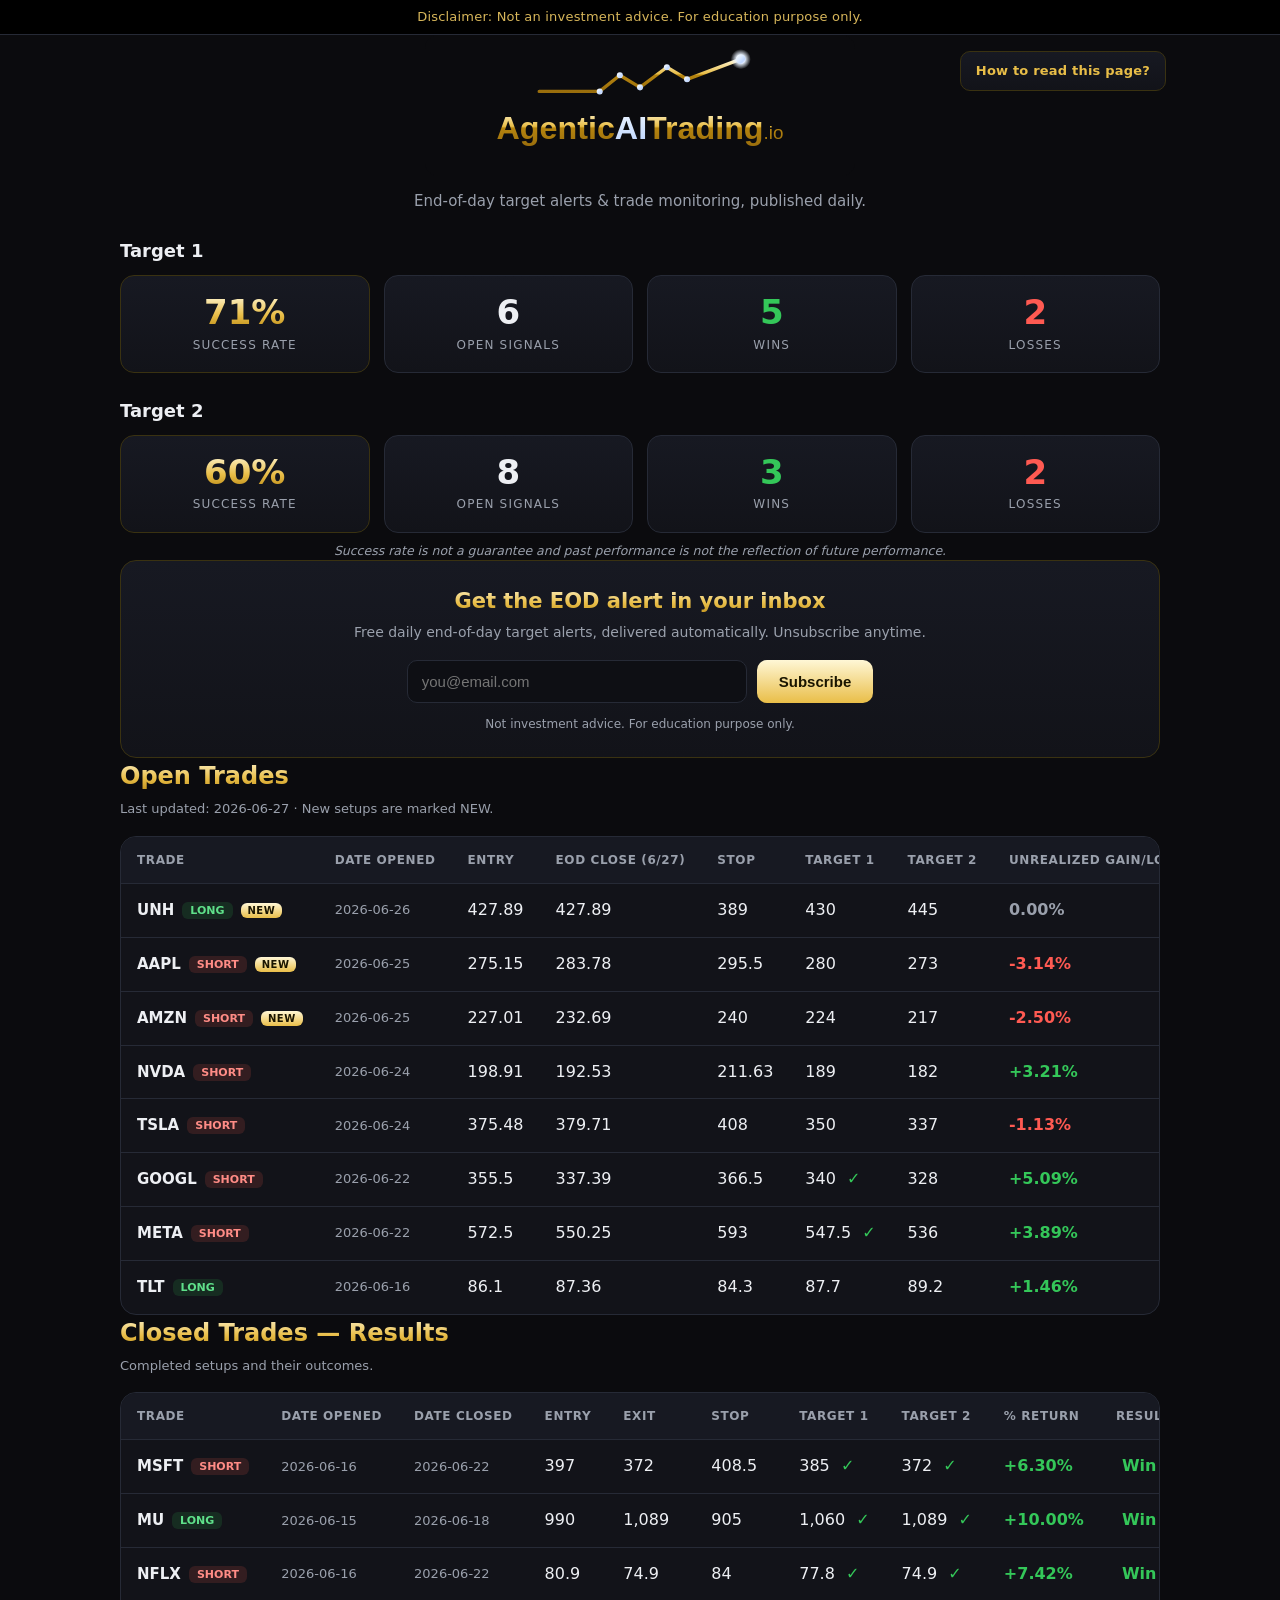
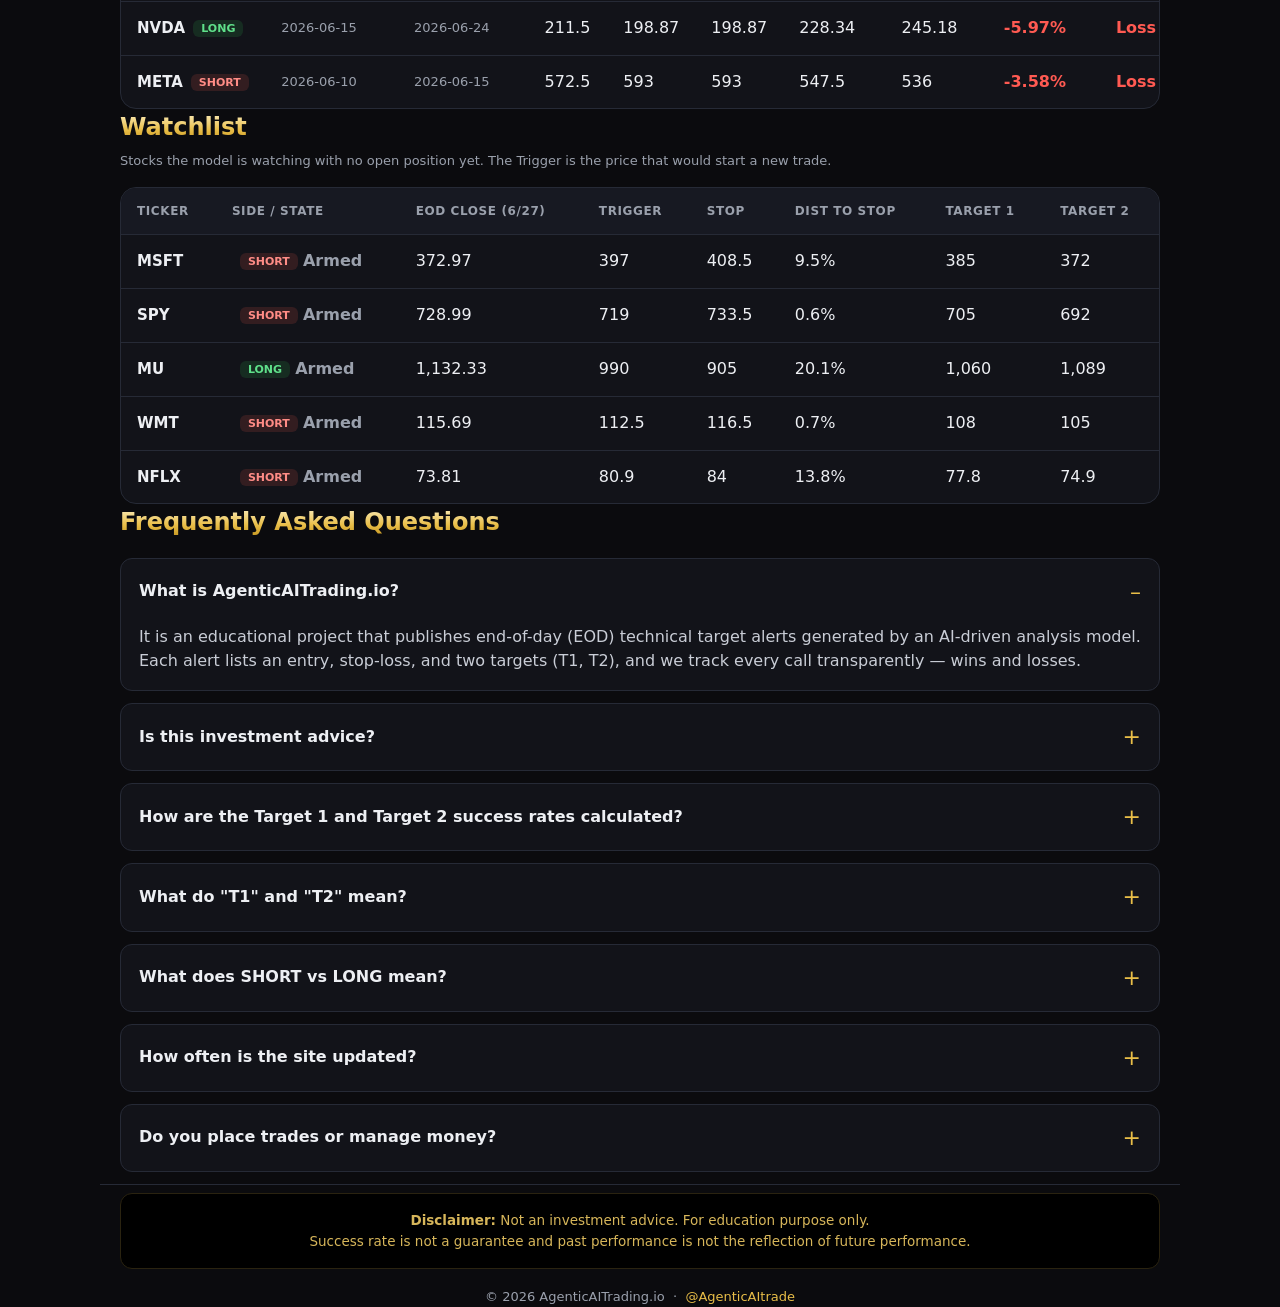
==== commit bcf1829f: "Add files via upload" ====
--- a/index.html
+++ b/index.html
@@ -202,8 +202,8 @@
 
   <!-- WATCHLIST (all 13) -->
   <section class="wrap" id="watchlist">
-    <h2 class="gold">Watchlist — All 13 Tickers</h2>
-    <div class="updated">Every ticker the model tracks, with its current state and Model A levels. ARMED = no position yet (pending trigger shown).</div>
+    <h2 class="gold">Watchlist</h2>
+    <div class="updated">Stocks the model is watching with no open position yet. The Trigger is the price that would start a new trade.</div>
     <div class="table-card">
       <div class="table-scroll">
         <table>
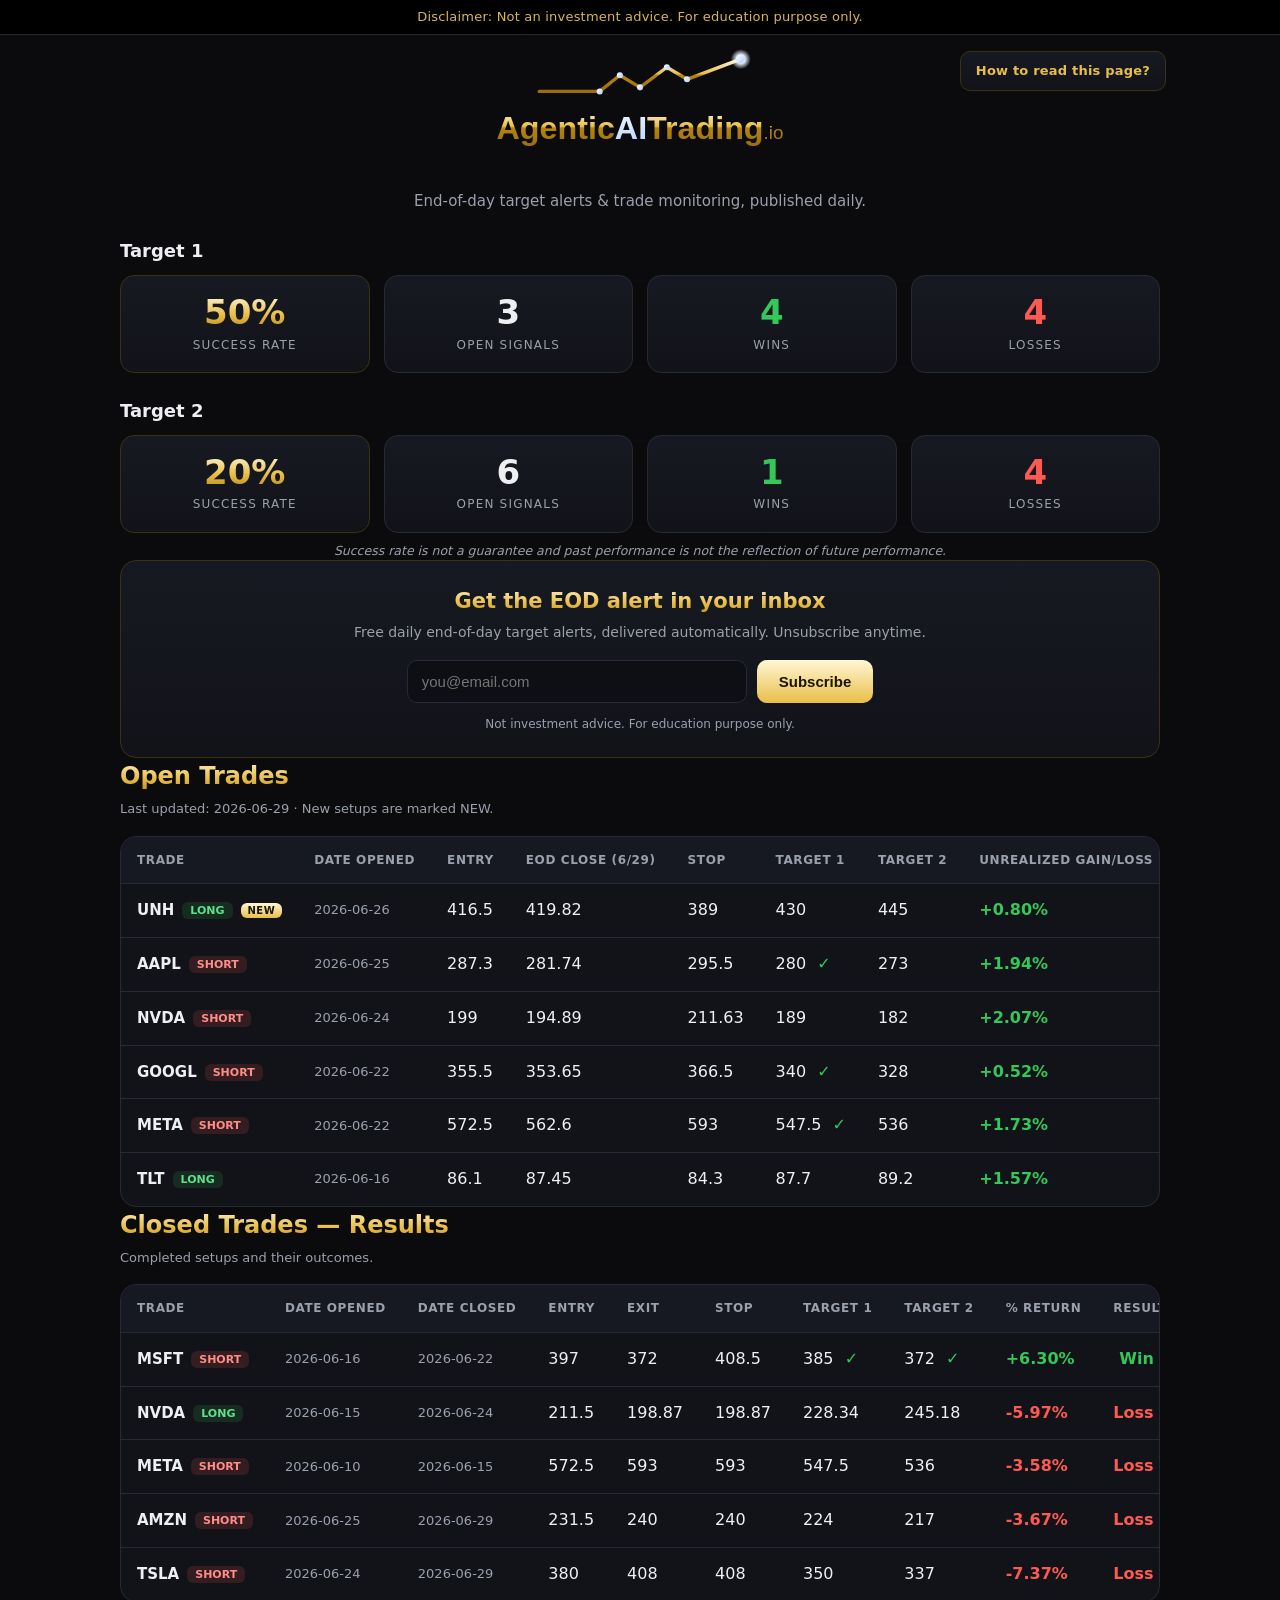
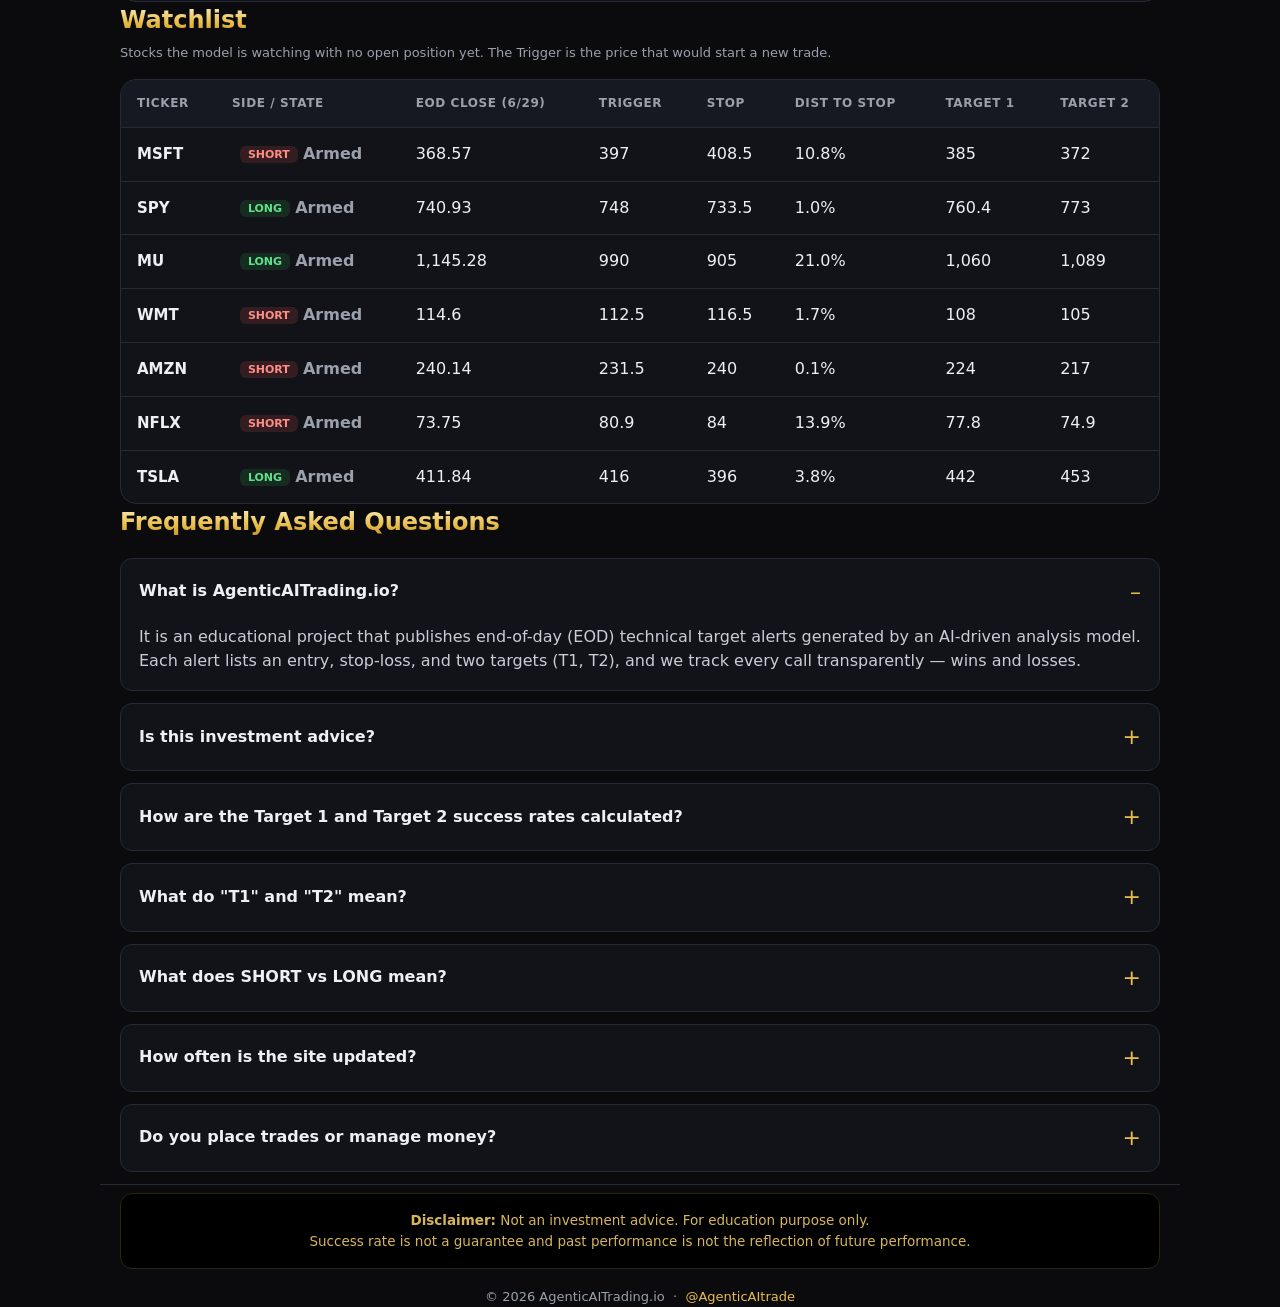
==== commit c1d39866: "Add files via upload" ====
--- a/index.html
+++ b/index.html
@@ -149,10 +149,10 @@
       <h3 class="gold">Get the EOD alert in your inbox</h3>
       <p>Free daily end-of-day target alerts, delivered automatically. Unsubscribe anytime.</p>
       <form
-        action="https://buttondown.com/api/emails/embed-subscribe/YOUR_BUTTONDOWN_USERNAME"
+        action="https://buttondown.com/api/emails/embed-subscribe/agenticaitrading"
         method="post"
         target="popupwindow"
-        onsubmit="window.open('https://buttondown.com/YOUR_BUTTONDOWN_USERNAME','popupwindow')"
+        onsubmit="window.open('https://buttondown.com/agenticaitrading','popupwindow')"
         class="embeddable-buttondown-form">
         <input type="email" name="email" placeholder="you@email.com" required>
         <input type="hidden" value="1" name="embed">
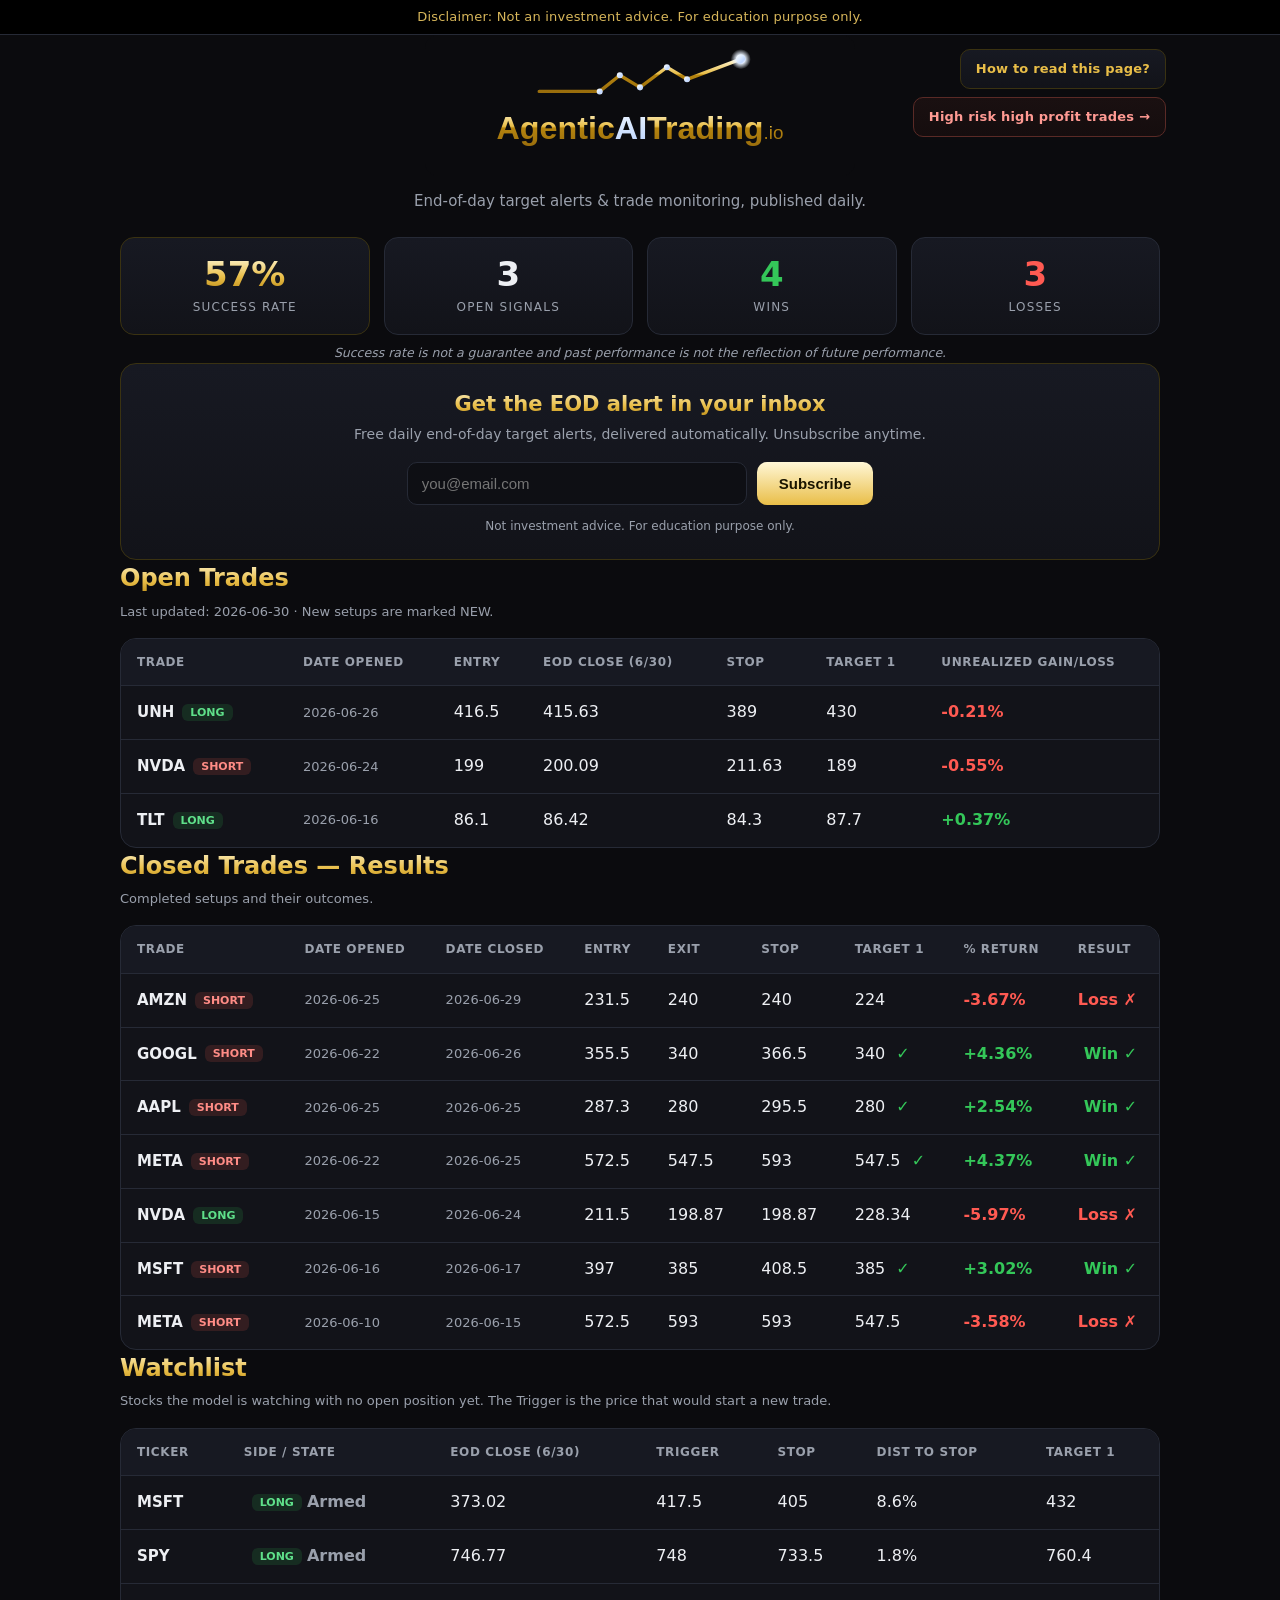
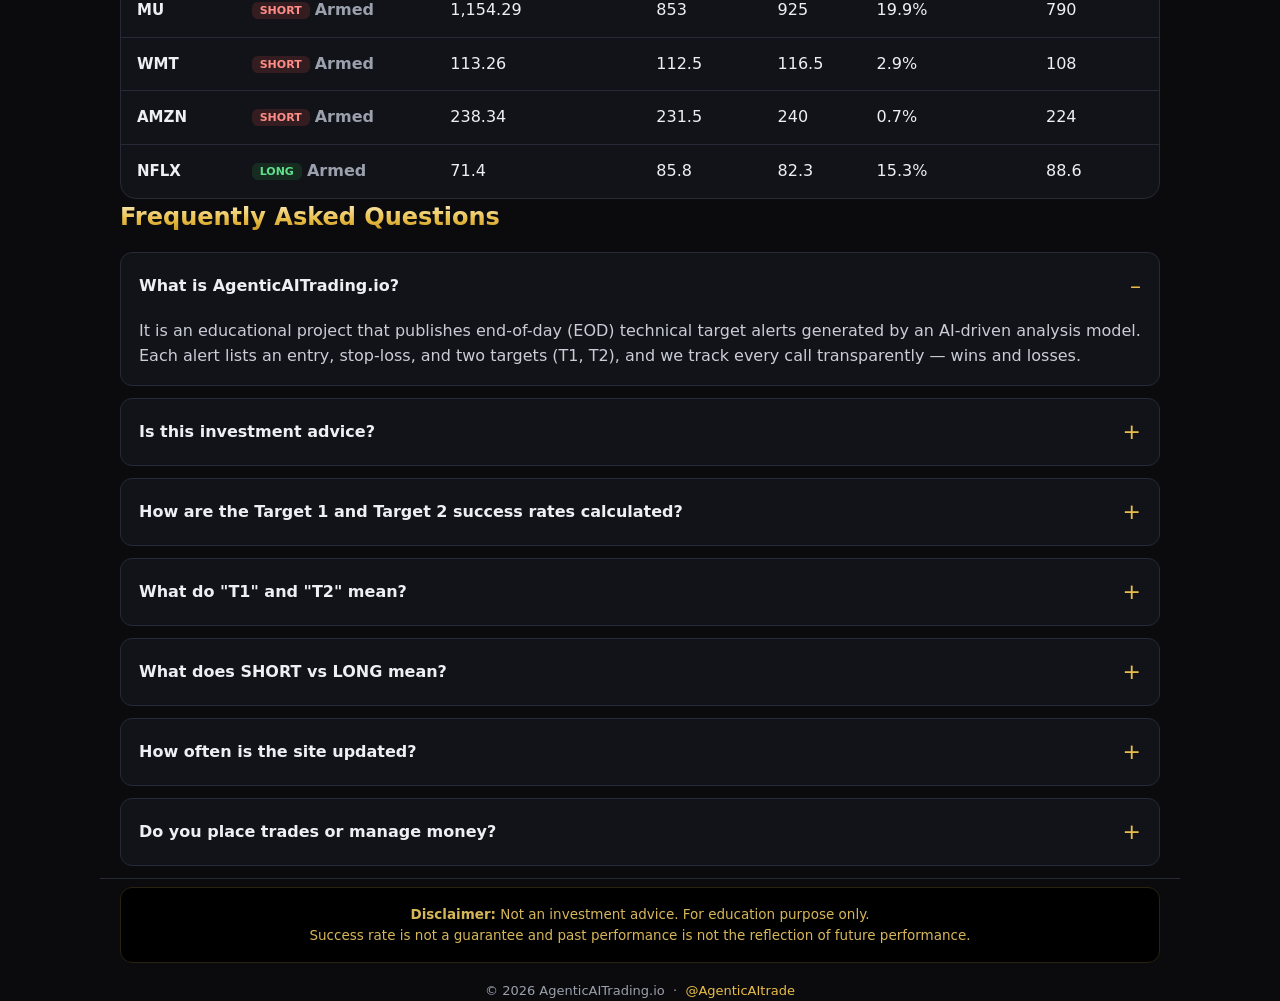
==== commit eaf2dc55: "Refresh board to 6/30 EOD closes; remove Target 1 heading on landing page" ====
--- a/index.html
+++ b/index.html
@@ -17,109 +17,7 @@
         data-cf-beacon='{"token": "YOUR_TOKEN_HERE"}'></script>
 -->
 
-<style>
-  :root{
-    --bg:#0B0B0E; --panel:#121319; --panel-2:#171922; --line:#262a36;
-    --txt:#EDEFF3; --muted:#9AA0AC;
-    --gold-1:#FFF7D6; --gold-2:#E9BE48; --gold-3:#B5840F;
-    --diamond:#CFE0FF; --green:#34C759; --red:#FF5A52;
-  }
-  *{box-sizing:border-box;margin:0;padding:0}
-  html{scroll-behavior:smooth}
-  body{
-    font-family:'Segoe UI',system-ui,-apple-system,Arial,sans-serif;
-    background:var(--bg); color:var(--txt); line-height:1.55;
-    -webkit-font-smoothing:antialiased;
-  }
-  .wrap{max-width:1080px;margin:0 auto;padding:0 20px}
-  a{color:var(--gold-2);text-decoration:none}
-  .gold{
-    background:linear-gradient(180deg,var(--gold-1),var(--gold-2) 55%,var(--gold-3));
-    -webkit-background-clip:text;background-clip:text;color:transparent;
-  }
-
-  /* ---------- top disclaimer bar ---------- */
-  .topbar{background:#000;border-bottom:1px solid var(--line);
-    text-align:center;font-size:13px;color:#D7B65A;padding:7px 12px;letter-spacing:.2px}
-
-  /* ---------- header ---------- */
-  header{padding:26px 0 6px;text-align:center;position:relative}
-  header img{max-width:430px;width:78%;height:auto}
-  .tagline{color:var(--muted);font-size:15px;margin-top:6px}
-
-  /* ---------- top-right help link ---------- */
-  .help-link{position:absolute;right:14px;top:16px;z-index:4;
-    display:inline-flex;align-items:center;gap:7px;
-    background:linear-gradient(180deg,var(--panel-2),var(--panel));
-    border:1px solid #3a3211;color:var(--gold-2);
-    font-size:13px;font-weight:600;text-decoration:none;letter-spacing:.2px;
-    padding:9px 15px;border-radius:10px;transition:filter .15s,transform .15s}
-  .help-link:hover{filter:brightness(1.18);transform:translateY(-1px)}
-  @media(max-width:560px){.help-link{position:static;margin:10px auto 0}}
-
-  /* ---------- success-rate band ---------- */
-  .stats{display:flex;flex-wrap:wrap;gap:14px;justify-content:center;margin:8px 0 8px}
-  .row-head{font-size:18px;font-weight:700;color:var(--txt);margin:24px 0 10px;text-align:left}
-  .stat{flex:1 1 0;background:linear-gradient(180deg,var(--panel-2),var(--panel));
-    border:1px solid var(--line);border-radius:14px;padding:18px 24px;min-width:140px;text-align:center}
-  .stat .num{font-size:34px;font-weight:800;line-height:1.1}
-  .stat .lbl{font-size:12px;color:var(--muted);text-transform:uppercase;letter-spacing:1.2px;margin-top:4px}
-  .stat.hero{border-color:#3a3211}
-  .stat.hero .num{font-size:34px}
-  .stat .sub{font-size:10px;color:var(--muted);margin-top:3px;letter-spacing:.3px}
-  .disc-sub{text-align:center;color:var(--muted);font-size:12.5px;font-style:italic;margin:6px auto 0;max-width:620px}
-
-  /* ---------- section ---------- */
-  section{padding:30px 0}
-  h2{font-size:24px;margin-bottom:4px}
-  .updated{color:var(--muted);font-size:13px;margin-bottom:16px}
-
-  /* ---------- table ---------- */
-  .table-card{background:var(--panel);border:1px solid var(--line);border-radius:16px;overflow:hidden}
-  .table-scroll{overflow-x:auto}
-  table{width:100%;border-collapse:collapse;min-width:760px}
-  th,td{padding:14px 16px;text-align:left;white-space:nowrap}
-  thead th{font-size:12px;letter-spacing:.6px;text-transform:uppercase;color:var(--muted);
-    border-bottom:1px solid var(--line);background:var(--panel-2)}
-  tbody tr{border-bottom:1px solid var(--line)}
-  tbody tr:last-child{border-bottom:none}
-  tbody tr:hover{background:#15171f}
-  .tkr{font-weight:700;font-size:15px}
-  .dir{font-size:11px;font-weight:700;padding:2px 8px;border-radius:6px;margin-left:8px;vertical-align:middle}
-  .dir.SHORT{background:rgba(255,90,82,.14);color:#FF8C86}
-  .dir.LONG{background:rgba(52,199,89,.14);color:#5FE08A}
-  .new{font-size:10px;font-weight:800;letter-spacing:.5px;background:linear-gradient(180deg,var(--gold-1),var(--gold-2));
-    color:#1a1500;padding:2px 7px;border-radius:6px;margin-left:8px;vertical-align:middle}
-  .hit{color:var(--green);margin-left:6px;font-weight:700}
-  .muted{color:var(--muted)}
-  .date{color:var(--muted);font-size:13px}
-
-  /* ---------- FAQ ---------- */
-  details{background:var(--panel);border:1px solid var(--line);border-radius:12px;margin-bottom:12px;padding:0 18px}
-  summary{cursor:pointer;padding:16px 0;font-weight:600;list-style:none;display:flex;justify-content:space-between;align-items:center}
-  summary::-webkit-details-marker{display:none}
-  summary::after{content:"+";color:var(--gold-2);font-size:22px;font-weight:400}
-  details[open] summary::after{content:"\2013"}
-  details p{padding:0 0 16px;color:#C9CDD6}
-
-  /* ---------- footer ---------- */
-  footer{border-top:1px solid var(--line);padding:26px 0 40px;text-align:center;color:var(--muted);font-size:13px}
-  .disclaimer-box{background:#000;border:1px solid #2a2310;border-radius:12px;padding:16px 18px;margin:8px 0 18px;color:#D7B65A;font-size:13.5px}
-
-  /* ---------- signup ---------- */
-  .signup{background:linear-gradient(180deg,var(--panel-2),var(--panel));border:1px solid #3a3211;border-radius:16px;padding:24px;text-align:center}
-  .signup h3{font-size:21px;margin-bottom:4px}
-  .signup p{color:var(--muted);font-size:14px;margin-bottom:16px}
-  .signup form{display:flex;gap:10px;justify-content:center;flex-wrap:wrap}
-  .signup input[type=email]{flex:1;min-width:240px;max-width:340px;padding:12px 14px;border-radius:10px;border:1px solid var(--line);background:#0e0f14;color:var(--txt);font-size:15px}
-  .signup button{padding:12px 22px;border:none;border-radius:10px;cursor:pointer;font-weight:800;font-size:15px;color:#1a1500;background:linear-gradient(180deg,var(--gold-1),var(--gold-2))}
-  .signup .fineprint{margin-top:12px;font-size:12px;color:var(--muted)}
-
-  @media(max-width:560px){
-    .stat{padding:14px 18px;min-width:130px}
-    .stat .num{font-size:28px}.stat.hero .num{font-size:34px}
-  }
-</style>
+<link rel="stylesheet" href="styles.css">
 </head>
 <body>
 
@@ -128,18 +26,18 @@
   <header class="wrap">
     <img src="logo.svg" alt="AgenticAITrading.io logo">
 
-    <!-- Help / tutorial link -->
-    <a class="help-link" href="learn.html">How to read this page?</a>
+    <!-- Top-right links -->
+    <div class="top-links">
+      <a class="help-link" href="learn.html">How to read this page?</a>
+      <a class="help-link alt" href="highrisk.html">High risk high profit trades &rarr;</a>
+    </div>
 
     <div class="tagline">End-of-day target alerts &amp; trade monitoring, published daily.</div>
   </header>
 
-  <!-- SUCCESS RATE BANDS -->
+  <!-- SUCCESS RATE BAND -->
   <div class="wrap">
-    <h3 class="row-head">Target 1</h3>
-    <div class="stats" id="stats-t1"><!-- injected --></div>
-    <h3 class="row-head">Target 2</h3>
-    <div class="stats" id="stats-t2"><!-- injected --></div>
+    <div class="stats" id="stats" style="margin-top:24px"><!-- injected --></div>
     <p class="disc-sub">Success rate is not a guarantee and past performance is not the reflection of future performance.</p>
   </div>
 
@@ -168,15 +66,7 @@
     <div class="updated" id="updated"></div>
     <div class="table-card">
       <div class="table-scroll">
-        <table>
-          <thead>
-            <tr>
-              <th>Trade</th><th>Date Opened</th><th>Entry</th><th id="close-hdr-open">EOD Close</th>
-              <th>Stop</th><th>Target 1</th><th>Target 2</th><th>Unrealized Gain/Loss</th>
-            </tr>
-          </thead>
-          <tbody id="tbody"><!-- injected --></tbody>
-        </table>
+        <table id="open-table"><!-- injected by render.js --></table>
       </div>
     </div>
   </section>
@@ -187,15 +77,7 @@
     <div class="updated">Completed setups and their outcomes.</div>
     <div class="table-card">
       <div class="table-scroll">
-        <table>
-          <thead>
-            <tr>
-              <th>Trade</th><th>Date Opened</th><th>Date Closed</th><th>Entry</th><th>Exit</th>
-              <th>Stop</th><th>Target 1</th><th>Target 2</th><th>% Return</th><th>Result</th>
-            </tr>
-          </thead>
-          <tbody id="tbody-closed"><!-- injected --></tbody>
-        </table>
+        <table id="closed-table"><!-- injected by render.js --></table>
       </div>
     </div>
   </section>
@@ -206,15 +88,7 @@
     <div class="updated">Stocks the model is watching with no open position yet. The Trigger is the price that would start a new trade.</div>
     <div class="table-card">
       <div class="table-scroll">
-        <table>
-          <thead>
-            <tr>
-              <th>Ticker</th><th>Side / State</th><th id="close-hdr-watch">EOD Close</th>
-              <th>Trigger</th><th>Stop</th><th>Dist to Stop</th><th>Target 1</th><th>Target 2</th>
-            </tr>
-          </thead>
-          <tbody id="tbody-watch"><!-- injected --></tbody>
-        </table>
+        <table id="watch-table"><!-- injected by render.js --></table>
       </div>
     </div>
   </section>
@@ -270,143 +144,8 @@
     </div>
   </footer>
 
+<script>window.VIEW_MODE = 'T1';</script>
 <script src="trades.js"></script>
-<script>
-(function(){
-  var D = window.SITE_DATA || {};
-  // open trades sorted newest first (by date opened, then ticker)
-  var open   = (D.trades || []).slice().sort(function(a,b){
-    var d = String(b.dateOpened||'').localeCompare(String(a.dateOpened||''));
-    return d !== 0 ? d : String(a.ticker||'').localeCompare(String(b.ticker||''));
-  });
-  var closed = D.closedTrades || [];
-  // watchlist shows only ARMED tickers (no open position)
-  var watch  = (D.watchlist || []).filter(function(w){ return w.state==='ARMED'; });
-  var fmt = function(n){ return (n===null||n===undefined||n==="") ? "—" :
-      Number(n).toLocaleString(undefined,{minimumFractionDigits:0, maximumFractionDigits:2}); };
-  var esc = function(s){ return String(s).replace(/[&<>]/g,function(c){return({'&':'&amp;','<':'&lt;','>':'&gt;'}[c]);}); };
-
-  function isNew(t){
-    if(t.isNew===true) return true;
-    if(!D.lastUpdated || !t.dateOpened) return false;
-    var diff = (new Date(D.lastUpdated) - new Date(t.dateOpened)) / 86400000;
-    return diff >= 0 && diff <= 2;
-  }
-  function tCell(val, hit){
-    return fmt(val) + (hit ? ' <span class="hit" title="Target hit">&#10003;</span>' : '');
-  }
-  function dirBadge(dir){ return '<span class="dir '+esc(dir)+'">'+esc(dir)+'</span>'; }
-  // direction-aware % return (exit vs entry)
-  function pctTd(entry, exit, dir){
-    if(exit===null||exit===undefined||exit===''||!entry) return '<td class="muted">—</td>';
-    var r = (dir==='SHORT' ? (entry-exit)/entry : (exit-entry)/entry)*100;
-    var col = r>0 ? 'var(--green)' : (r<0 ? 'var(--red)' : 'var(--muted)');
-    return '<td style="font-weight:700;color:'+col+'">'+(r>0?'+':'')+r.toFixed(2)+'%</td>';
-  }
-
-  // ----- OPEN trades -----
-  function openRow(t){
-    var nb = isNew(t) ? '<span class="new">NEW</span>' : '';
-    return '<tr>'+
-      '<td><span class="tkr">'+esc(t.ticker)+'</span>'+dirBadge(t.direction)+nb+'</td>'+
-      '<td class="date">'+esc(t.dateOpened||'—')+'</td>'+
-      '<td>'+fmt(t.entry)+'</td>'+
-      '<td>'+fmt(t.close)+'</td>'+
-      '<td>'+fmt(t.stop)+'</td>'+
-      '<td>'+tCell(t.t1,t.t1Hit)+'</td>'+
-      '<td>'+tCell(t.t2,t.t2Hit)+'</td>'+
-      pctTd(t.entry,t.close,t.direction)+
-    '</tr>';
-  }
-  document.getElementById('tbody').innerHTML =
-    open.length ? open.map(openRow).join('')
-                : '<tr><td colspan="8" class="muted" style="text-align:center;padding:26px">No open trades right now.</td></tr>';
-
-  // ----- CLOSED trades (ledger) -----
-  function closedRow(t){
-    var res = t.result==='win'
-      ? '<td><span class="hit">Win &#10003;</span></td>'
-      : '<td><span style="color:var(--red);font-weight:700">Loss &#10007;</span></td>';
-    return '<tr>'+
-      '<td><span class="tkr">'+esc(t.ticker)+'</span>'+dirBadge(t.direction)+'</td>'+
-      '<td class="date">'+esc(t.dateOpened||'—')+'</td>'+
-      '<td class="date">'+esc(t.dateClosed||'—')+'</td>'+
-      '<td>'+fmt(t.entry)+'</td>'+
-      '<td>'+fmt(t.close)+'</td>'+
-      '<td>'+fmt(t.stop)+'</td>'+
-      '<td>'+tCell(t.t1,t.t1Hit)+'</td>'+
-      '<td>'+tCell(t.t2,t.t2Hit)+'</td>'+
-      pctTd(t.entry,t.close,t.direction)+
-      res+
-    '</tr>';
-  }
-  document.getElementById('tbody-closed').innerHTML =
-    closed.length ? closed.map(closedRow).join('')
-                  : '<tr><td colspan="10" class="muted" style="text-align:center;padding:26px">No closed trades yet.</td></tr>';
-
-  // ----- WATCHLIST (all 13) -----
-  function stateLabel(s){ return s==='ACTIVE' ? 'Active' : (s==='T1_HIT' ? 'T1 Hit' : 'Armed'); }
-  function watchRow(w){
-    var armed = w.state==='ARMED';
-    var stateColor = armed ? 'var(--muted)' : 'var(--green)';
-    var dist = (w.close && w.stop) ? Math.abs((w.close-w.stop)/w.close*100) : null;
-    var distTd = dist===null ? '<td class="muted">—</td>' : '<td>'+dist.toFixed(1)+'%</td>';
-    return '<tr>'+
-      '<td><span class="tkr">'+esc(w.ticker)+'</span></td>'+
-      '<td>'+dirBadge(w.side)+' <span style="color:'+stateColor+';font-weight:600">'+stateLabel(w.state)+'</span></td>'+
-      '<td>'+fmt(w.close)+'</td>'+
-      '<td>'+fmt(w.level)+'</td>'+
-      '<td>'+fmt(w.stop)+'</td>'+
-      distTd+
-      '<td>'+fmt(w.t1)+'</td>'+
-      '<td>'+fmt(w.t2)+'</td>'+
-    '</tr>';
-  }
-  var tw = document.getElementById('tbody-watch');
-  if(tw) tw.innerHTML = watch.length ? watch.map(watchRow).join('')
-       : '<tr><td colspan="8" class="muted" style="text-align:center;padding:26px">Watchlist unavailable.</td></tr>';
-
-  // ----- dynamic EOD close header date -----
-  if(D.lastUpdated){
-    var p = D.lastUpdated.split('-');
-    var md = parseInt(p[1],10)+'/'+parseInt(p[2],10);
-    ['close-hdr-open','close-hdr-watch'].forEach(function(id){
-      var el=document.getElementById(id); if(el) el.textContent='EOD Close ('+md+')';
-    });
-  }
-
-  // ----- Target 1 / Target 2 success rates, each over its own RESOLVED signals -----
-  // A signal is "T1-resolved" if it hit T1 (success) or was stopped before hitting T1 (failure).
-  // A signal is "T2-resolved" if it hit T2 (success) or was stopped before hitting T2 (failure).
-  // Open trades still working toward a target are excluded from that target's denominator.
-  var all = open.concat(closed);
-  // Per-target counts. A signal counts toward exactly one bucket for each target:
-  //   Win   = hit that target (t{N}Hit true)
-  //   Loss  = stopped out before hitting that target (result loss && !t{N}Hit)
-  //   Open  = still active, hasn't hit that target yet (result open && !t{N}Hit)
-  var t1Wins   = all.filter(function(t){return t.t1Hit;}).length;
-  var t1Losses = all.filter(function(t){return t.result==='loss' && !t.t1Hit;}).length;
-  var t1Open   = open.filter(function(t){return !t.t1Hit;}).length;
-  var t1Rate   = (t1Wins+t1Losses) ? Math.round((t1Wins/(t1Wins+t1Losses))*100) : 0;
-
-  var t2Wins   = all.filter(function(t){return t.t2Hit;}).length;
-  var t2Losses = all.filter(function(t){return t.result==='loss' && !t.t2Hit;}).length;
-  var t2Open   = open.filter(function(t){return !t.t2Hit;}).length;
-  var t2Rate   = (t2Wins+t2Losses) ? Math.round((t2Wins/(t2Wins+t2Losses))*100) : 0;
-
-  function band(rateVal, openN, winsN, lossesN){
-    return '<div class="stat hero"><div class="num gold">'+rateVal+'%</div><div class="lbl">Success Rate</div></div>'+
-      '<div class="stat"><div class="num">'+openN+'</div><div class="lbl">Open Signals</div></div>'+
-      '<div class="stat"><div class="num" style="color:var(--green)">'+winsN+'</div><div class="lbl">Wins</div></div>'+
-      '<div class="stat"><div class="num" style="color:var(--red)">'+lossesN+'</div><div class="lbl">Losses</div></div>';
-  }
-  document.getElementById('stats-t1').innerHTML = band(t1Rate, t1Open, t1Wins, t1Losses);
-  document.getElementById('stats-t2').innerHTML = band(t2Rate, t2Open, t2Wins, t2Losses);
-
-  document.getElementById('updated').textContent =
-    'Last updated: ' + (D.lastUpdated || '—') + '  ·  New setups are marked NEW.';
-  document.getElementById('yr').textContent = new Date().getFullYear();
-})();
-</script>
+<script src="render.js"></script>
 </body>
 </html>
--- a/styles.css
+++ b/styles.css
@@ -0,0 +1,103 @@
+  :root{
+    --bg:#0B0B0E; --panel:#121319; --panel-2:#171922; --line:#262a36;
+    --txt:#EDEFF3; --muted:#9AA0AC;
+    --gold-1:#FFF7D6; --gold-2:#E9BE48; --gold-3:#B5840F;
+    --diamond:#CFE0FF; --green:#34C759; --red:#FF5A52;
+  }
+  *{box-sizing:border-box;margin:0;padding:0}
+  html{scroll-behavior:smooth}
+  body{
+    font-family:'Segoe UI',system-ui,-apple-system,Arial,sans-serif;
+    background:var(--bg); color:var(--txt); line-height:1.55;
+    -webkit-font-smoothing:antialiased;
+  }
+  .wrap{max-width:1080px;margin:0 auto;padding:0 20px}
+  a{color:var(--gold-2);text-decoration:none}
+  .gold{
+    background:linear-gradient(180deg,var(--gold-1),var(--gold-2) 55%,var(--gold-3));
+    -webkit-background-clip:text;background-clip:text;color:transparent;
+  }
+
+  /* ---------- top disclaimer bar ---------- */
+  .topbar{background:#000;border-bottom:1px solid var(--line);
+    text-align:center;font-size:13px;color:#D7B65A;padding:7px 12px;letter-spacing:.2px}
+
+  /* ---------- header ---------- */
+  header{padding:26px 0 6px;text-align:center;position:relative}
+  header img{max-width:430px;width:78%;height:auto}
+  .tagline{color:var(--muted);font-size:15px;margin-top:6px}
+
+  /* ---------- top-right links ---------- */
+  .top-links{position:absolute;right:14px;top:14px;z-index:4;display:flex;flex-direction:column;gap:8px;align-items:flex-end}
+  .help-link{display:inline-flex;align-items:center;gap:7px;
+    background:linear-gradient(180deg,var(--panel-2),var(--panel));
+    border:1px solid #3a3211;color:var(--gold-2);
+    font-size:13px;font-weight:600;text-decoration:none;letter-spacing:.2px;
+    padding:9px 15px;border-radius:10px;transition:filter .15s,transform .15s;white-space:nowrap}
+  .help-link:hover{filter:brightness(1.18);transform:translateY(-1px)}
+  .help-link.alt{border-color:#5a2a26;color:#ff9a93;
+    background:linear-gradient(180deg,#1a1011,#150d0e)}
+  @media(max-width:620px){.top-links{position:static;flex-direction:row;justify-content:center;margin:12px 0 0;flex-wrap:wrap}}
+
+  /* ---------- success-rate band ---------- */
+  .stats{display:flex;flex-wrap:wrap;gap:14px;justify-content:center;margin:8px 0 8px}
+  .row-head{font-size:18px;font-weight:700;color:var(--txt);margin:24px 0 10px;text-align:left}
+  .stat{flex:1 1 0;background:linear-gradient(180deg,var(--panel-2),var(--panel));
+    border:1px solid var(--line);border-radius:14px;padding:18px 24px;min-width:140px;text-align:center}
+  .stat .num{font-size:34px;font-weight:800;line-height:1.1}
+  .stat .lbl{font-size:12px;color:var(--muted);text-transform:uppercase;letter-spacing:1.2px;margin-top:4px}
+  .stat.hero{border-color:#3a3211}
+  .stat.hero .num{font-size:34px}
+  .stat .sub{font-size:10px;color:var(--muted);margin-top:3px;letter-spacing:.3px}
+  .disc-sub{text-align:center;color:var(--muted);font-size:12.5px;font-style:italic;margin:6px auto 0;max-width:620px}
+
+  /* ---------- section ---------- */
+  section{padding:30px 0}
+  h2{font-size:24px;margin-bottom:4px}
+  .updated{color:var(--muted);font-size:13px;margin-bottom:16px}
+
+  /* ---------- table ---------- */
+  .table-card{background:var(--panel);border:1px solid var(--line);border-radius:16px;overflow:hidden}
+  .table-scroll{overflow-x:auto}
+  table{width:100%;border-collapse:collapse;min-width:760px}
+  th,td{padding:14px 16px;text-align:left;white-space:nowrap}
+  thead th{font-size:12px;letter-spacing:.6px;text-transform:uppercase;color:var(--muted);
+    border-bottom:1px solid var(--line);background:var(--panel-2)}
+  tbody tr{border-bottom:1px solid var(--line)}
+  tbody tr:last-child{border-bottom:none}
+  tbody tr:hover{background:#15171f}
+  .tkr{font-weight:700;font-size:15px}
+  .dir{font-size:11px;font-weight:700;padding:2px 8px;border-radius:6px;margin-left:8px;vertical-align:middle}
+  .dir.SHORT{background:rgba(255,90,82,.14);color:#FF8C86}
+  .dir.LONG{background:rgba(52,199,89,.14);color:#5FE08A}
+  .new{font-size:10px;font-weight:800;letter-spacing:.5px;background:linear-gradient(180deg,var(--gold-1),var(--gold-2));
+    color:#1a1500;padding:2px 7px;border-radius:6px;margin-left:8px;vertical-align:middle}
+  .hit{color:var(--green);margin-left:6px;font-weight:700}
+  .muted{color:var(--muted)}
+  .date{color:var(--muted);font-size:13px}
+
+  /* ---------- FAQ ---------- */
+  details{background:var(--panel);border:1px solid var(--line);border-radius:12px;margin-bottom:12px;padding:0 18px}
+  summary{cursor:pointer;padding:16px 0;font-weight:600;list-style:none;display:flex;justify-content:space-between;align-items:center}
+  summary::-webkit-details-marker{display:none}
+  summary::after{content:"+";color:var(--gold-2);font-size:22px;font-weight:400}
+  details[open] summary::after{content:"\2013"}
+  details p{padding:0 0 16px;color:#C9CDD6}
+
+  /* ---------- footer ---------- */
+  footer{border-top:1px solid var(--line);padding:26px 0 40px;text-align:center;color:var(--muted);font-size:13px}
+  .disclaimer-box{background:#000;border:1px solid #2a2310;border-radius:12px;padding:16px 18px;margin:8px 0 18px;color:#D7B65A;font-size:13.5px}
+
+  /* ---------- signup ---------- */
+  .signup{background:linear-gradient(180deg,var(--panel-2),var(--panel));border:1px solid #3a3211;border-radius:16px;padding:24px;text-align:center}
+  .signup h3{font-size:21px;margin-bottom:4px}
+  .signup p{color:var(--muted);font-size:14px;margin-bottom:16px}
+  .signup form{display:flex;gap:10px;justify-content:center;flex-wrap:wrap}
+  .signup input[type=email]{flex:1;min-width:240px;max-width:340px;padding:12px 14px;border-radius:10px;border:1px solid var(--line);background:#0e0f14;color:var(--txt);font-size:15px}
+  .signup button{padding:12px 22px;border:none;border-radius:10px;cursor:pointer;font-weight:800;font-size:15px;color:#1a1500;background:linear-gradient(180deg,var(--gold-1),var(--gold-2))}
+  .signup .fineprint{margin-top:12px;font-size:12px;color:var(--muted)}
+
+  @media(max-width:560px){
+    .stat{padding:14px 18px;min-width:130px}
+    .stat .num{font-size:28px}.stat.hero .num{font-size:34px}
+  }
